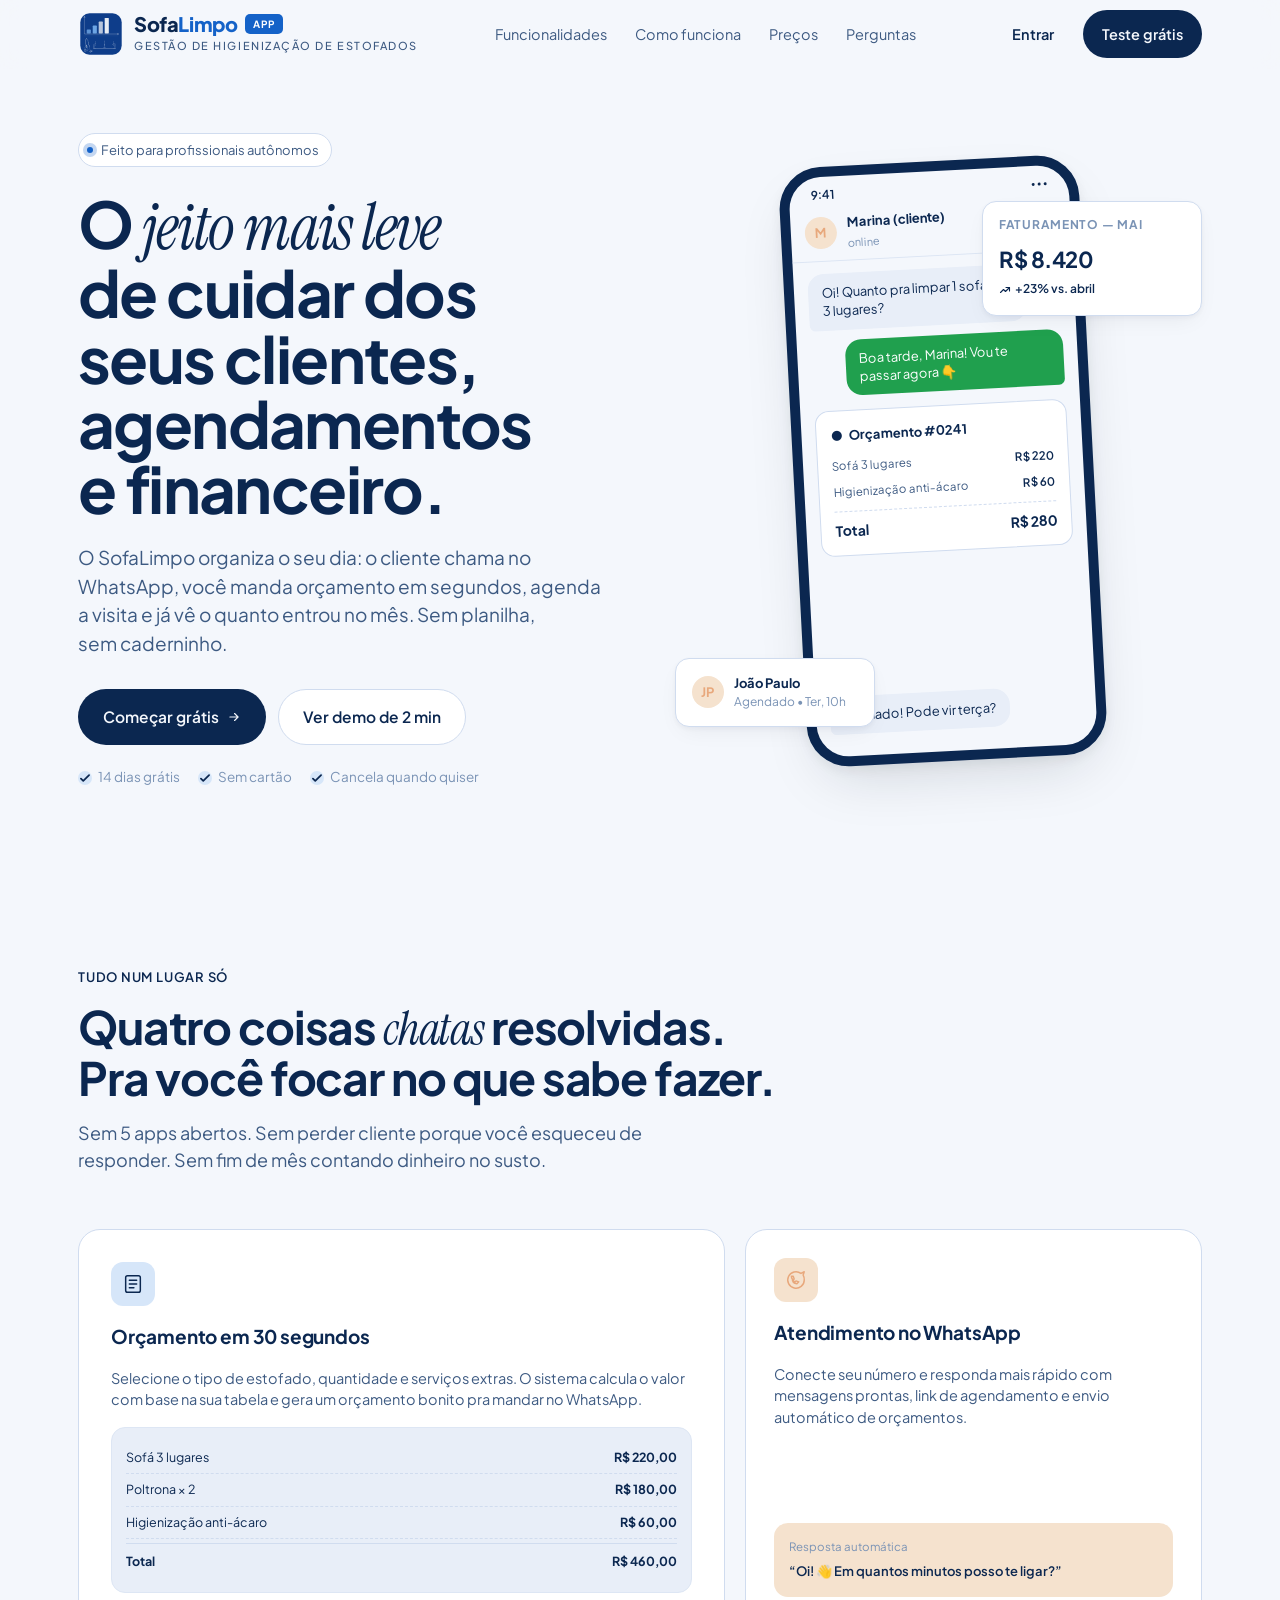
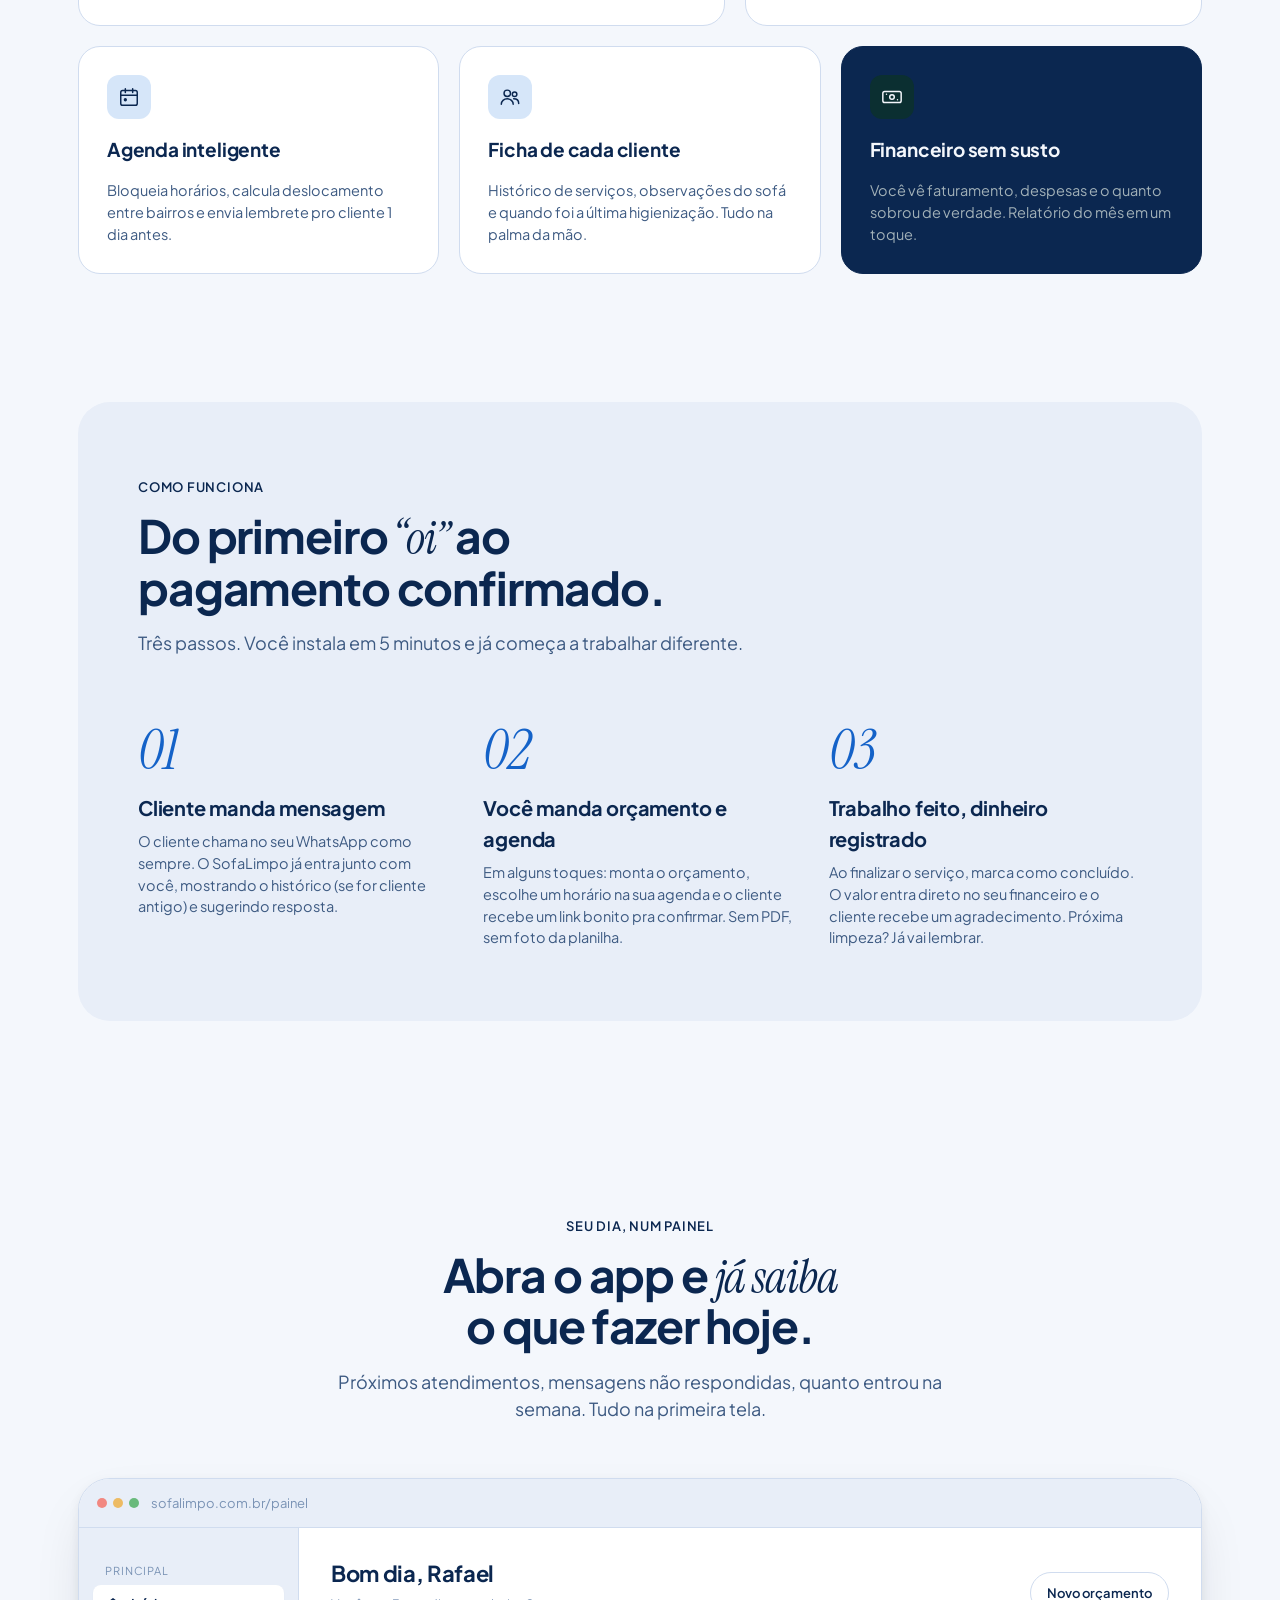
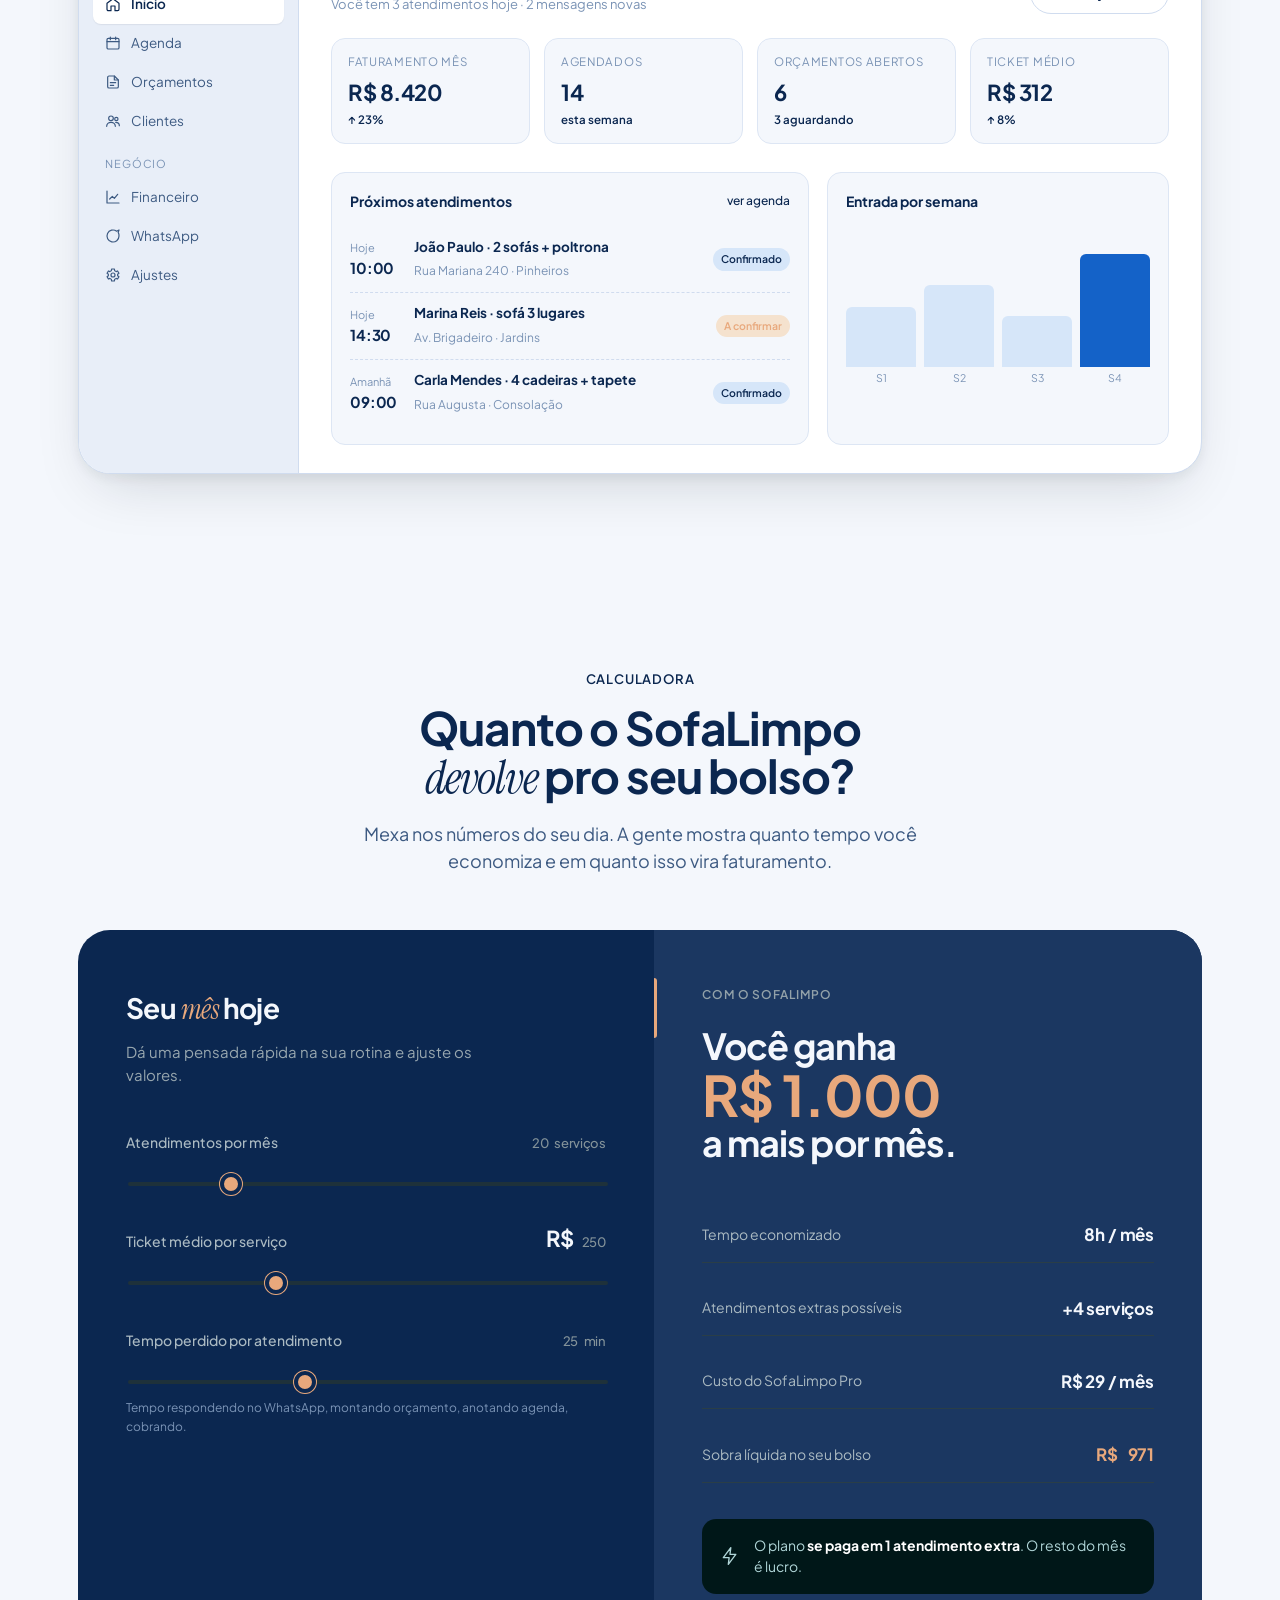
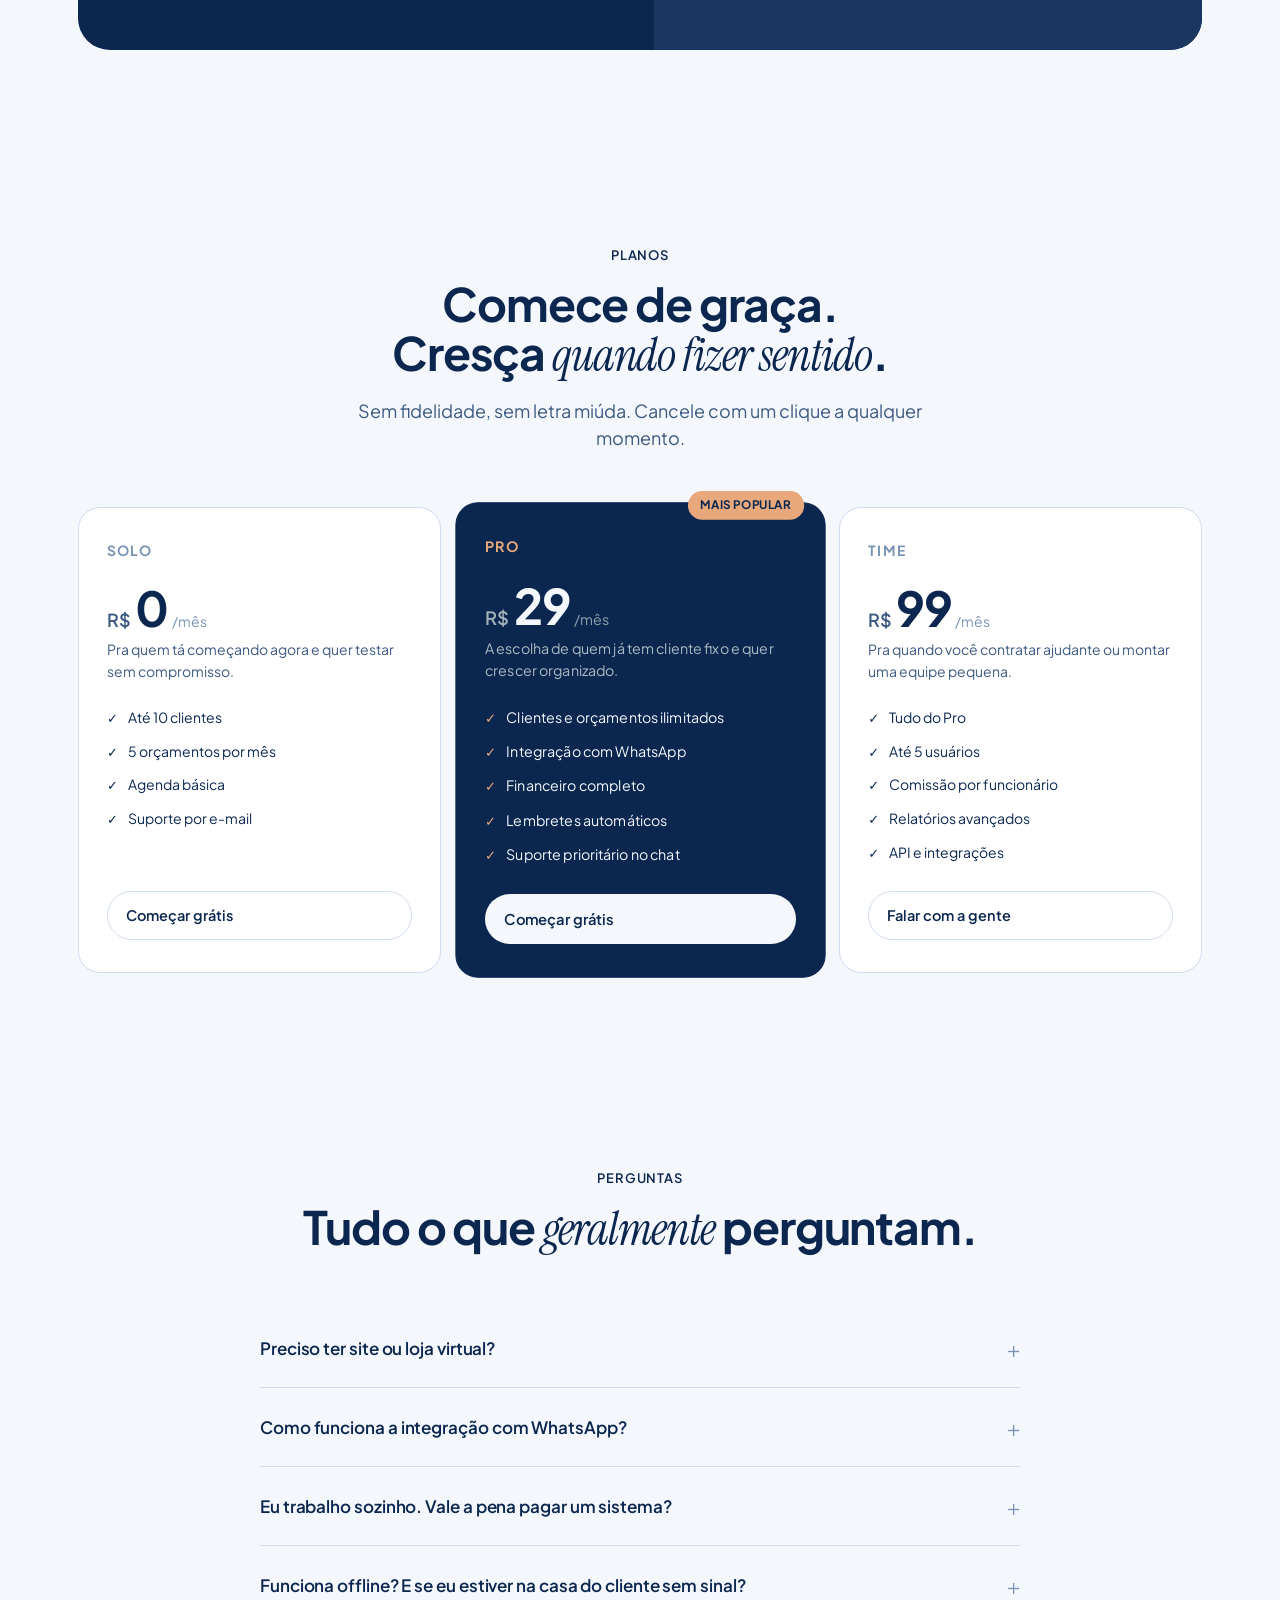
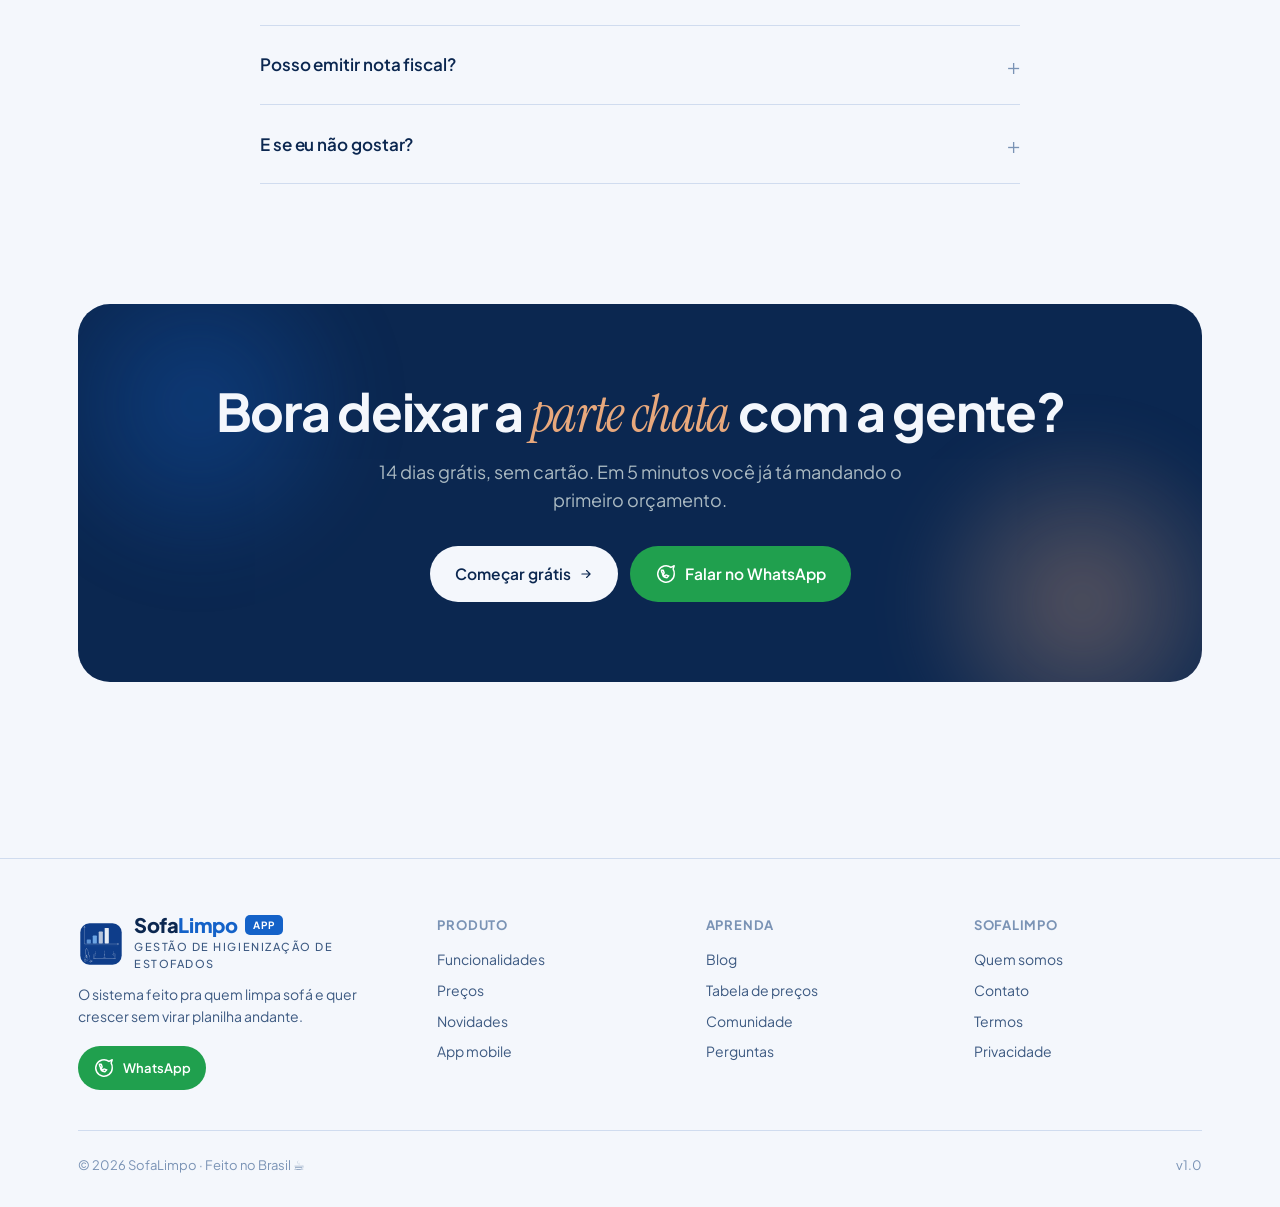
==== site/index.html @ fc823f83 "Initial commit: SofaLimpo landing page" ====
<!DOCTYPE html>
<html lang="pt-BR">
<head>
<meta charset="UTF-8" />
<meta name="viewport" content="width=device-width, initial-scale=1.0" />

<!-- ===== SEO ===== -->
<title>SofaLimpo — Sistema de gestão para limpeza de estofados | Orçamento, agenda e WhatsApp</title>
<meta name="description" content="O SofaLimpo é o sistema feito para o autônomo de limpeza de sofás e estofados: gere orçamentos em segundos, organize sua agenda, atenda pelo WhatsApp e controle o financeiro. Comece grátis." />
<meta name="keywords" content="sistema limpeza de estofados, app limpeza de sofá, gestão higienização de estofados, orçamento limpeza sofá, agenda limpeza estofados, autônomo limpeza" />
<meta name="author" content="SofaLimpo" />
<meta name="robots" content="index, follow" />
<meta name="theme-color" content="#0b2750" />
<link rel="canonical" href="https://sofalimpo.com.br/" />

<!-- ===== Open Graph ===== -->
<meta property="og:type" content="website" />
<meta property="og:locale" content="pt_BR" />
<meta property="og:site_name" content="SofaLimpo" />
<meta property="og:title" content="SofaLimpo — O sistema dos profissionais de limpeza de estofados" />
<meta property="og:description" content="Orçamento em 30 segundos, agenda inteligente e atendimento no WhatsApp. O sistema feito para profissionais autônomos. Comece grátis." />
<meta property="og:url" content="https://sofalimpo.com.br/" />
<meta property="og:image" content="https://sofalimpo.com.br/og-image.png" />

<!-- ===== Twitter ===== -->
<meta name="twitter:card" content="summary_large_image" />
<meta name="twitter:title" content="SofaLimpo — Sistema de gestão para limpeza de estofados" />
<meta name="twitter:description" content="Orçamento, agenda e WhatsApp num lugar só. Feito para profissionais autônomos. Comece grátis." />
<meta name="twitter:image" content="https://sofalimpo.com.br/og-image.png" />

<!-- ===== Favicon (SVG inline) ===== -->
<link rel="icon" type="image/png" href="favicon.png" />

<!-- ===== Fonts ===== -->
<link rel="preconnect" href="https://fonts.googleapis.com" />
<link rel="preconnect" href="https://fonts.gstatic.com" crossorigin />
<link href="https://fonts.googleapis.com/css2?family=Plus+Jakarta+Sans:wght@400;500;600;700;800&family=Instrument+Serif:ital@0;1&display=swap" rel="stylesheet" />

<link rel="stylesheet" href="styles.css" />

<!-- ===== Paleta fixa (Verde-água + Coral) ===== -->
<style>
  :root {
    --brand: #1462c8;
    --brand-deep: #0b2750;
    --brand-soft: #d6e6f9;
    --ink: #0b2750;
    --ink-soft: #3d5a82;
    --ink-mute: #7a93b5;
    --bg: #f4f7fc;
    --bg-soft: #e8eef8;
    --bg-card: #ffffff;
    --line: #d0dcef;
    --line-soft: #dde6f4;
    --warm: #e8a87c;
    --warm-soft: #f5e2ce;
  }
  body { font-family: "Plus Jakarta Sans", system-ui, -apple-system, sans-serif; }
  .brand-mark-svg svg { display:block; width:100%; height:100% }
</style>

<!-- ===== Dados estruturados (Schema.org) ===== -->
<script type="application/ld+json">
{
  "@context": "https://schema.org",
  "@type": "SoftwareApplication",
  "name": "SofaLimpo",
  "applicationCategory": "BusinessApplication",
  "operatingSystem": "Web, Android, iOS",
  "description": "Sistema de gestão para autônomos de limpeza e higienização de estofados: orçamentos, agenda, atendimento por WhatsApp e controle financeiro.",
  "offers": [
    { "@type": "Offer", "name": "Solo", "price": "0", "priceCurrency": "BRL" },
    { "@type": "Offer", "name": "Pro", "price": "29", "priceCurrency": "BRL" }
  ],
  "aggregateRating": {
    "@type": "AggregateRating",
    "ratingValue": "4.9",
    "ratingCount": "187"
  }
}
</script>
<script type="application/ld+json">
{
  "@context": "https://schema.org",
  "@type": "FAQPage",
  "mainEntity": [
    { "@type": "Question", "name": "Preciso ter site ou loja virtual?", "acceptedAnswer": { "@type": "Answer", "text": "Não. O SofaLimpo já te dá um link de orçamento e agendamento que você manda no WhatsApp, no Instagram, em qualquer lugar." } },
    { "@type": "Question", "name": "Como funciona a integração com WhatsApp?", "acceptedAnswer": { "@type": "Answer", "text": "Você conecta o seu número usando o WhatsApp Web. As mensagens continuam chegando no seu celular, mas o SofaLimpo te ajuda a responder mais rápido e enviar orçamentos." } },
    { "@type": "Question", "name": "Eu trabalho sozinho. Vale a pena pagar um sistema?", "acceptedAnswer": { "@type": "Answer", "text": "Foi pensando em quem trabalha sozinho que fizemos o SofaLimpo. O tempo que você economiza paga o plano em uma única limpeza." } },
    { "@type": "Question", "name": "Funciona offline?", "acceptedAnswer": { "@type": "Answer", "text": "Sim. O app guarda tudo localmente e sincroniza quando o sinal voltar." } },
    { "@type": "Question", "name": "E se eu não gostar?", "acceptedAnswer": { "@type": "Answer", "text": "Cancela com um clique, sem ligação. Os seus dados ficam disponíveis pra exportar por 30 dias." } }
  ]
}
</script>
</head>
<body>

<!-- ============ NAV ============ -->
<nav class="nav" id="nav">
  <div class="wrap nav-inner">
    <div class="brand"><span class="brand-mark-svg" style="width:46px;height:46px;display:inline-block;border-radius:9px;overflow:hidden;flex-shrink:0"><svg width="100%" height="100%" xmlns="http://www.w3.org/2000/svg" viewBox="0 0 200 200">
  <rect x="10" y="10" width="180" height="180" rx="40" fill="#0e3d8a"></rect>
  <line x1="25" y1="108" x2="175" y2="108" stroke="#ffffff" stroke-width="1" opacity="0.15"></line>
  <polyline points="175,100 28,100 28,23" fill="none" stroke="#ffffff" stroke-width="1.5" stroke-linecap="round" stroke-linejoin="round" opacity="0.6"></polyline>
  <polyline points="25,30 28,23 31,30" fill="none" stroke="#ffffff" stroke-width="1.5" opacity="0.6"></polyline>
  <polyline points="170,97 177,100 170,103" fill="none" stroke="#ffffff" stroke-width="1.5" opacity="0.6"></polyline>
  <rect x="38" y="80" width="18" height="18" rx="3" fill="#7eb8f5" opacity="0.7"></rect>
  <rect x="64" y="63" width="18" height="35" rx="3" fill="#7eb8f5" opacity="0.85"></rect>
  <rect x="90" y="46" width="18" height="52" rx="3" fill="#ffffff" opacity="0.7"></rect>
  <rect x="116" y="30" width="18" height="68" rx="3" fill="#ffffff" opacity="0.9"></rect>
  <g transform="translate(44.75,76.90) scale(0.055)">
    <path d="M 603.199219 945.867188 C 589.199219 949.332031 578.664062 958.132812 572.132812 972 L 568.667969 979.332031 L 568.269531 1060.933594 L 567.871094 1142.398438 L 532.9375 1142.933594 C 507.871094 1143.332031 496.671875 1144 493.335938 1145.332031 C 489.203125 1146.933594 459.203125 1164 416.003906 1189.464844 C 394.269531 1202.265625 387.738281 1209.597656 384.003906 1225.597656 C 382.136719 1233.730469 382.136719 1532.398438 384.136719 1541.0625 C 385.871094 1549.195312 392.9375 1557.996094 400.535156 1561.460938 C 405.070312 1563.59375 409.46875 1563.996094 427.601562 1563.996094 L 449.335938 1563.996094 L 450.269531 1567.597656 C 450.667969 1569.730469 453.335938 1581.199219 456.003906 1593.332031 L 460.804688 1615.332031 L 559.203125 1615.332031 L 564.003906 1593.332031 C 566.671875 1581.199219 569.335938 1569.597656 569.871094 1567.597656 L 570.671875 1563.996094 L 1989.335938 1563.996094 L 1990.136719 1567.597656 C 1990.671875 1569.597656 1993.335938 1581.199219 1996.003906 1593.332031 L 2000.804688 1615.332031 L 2099.203125 1615.332031 L 2104.003906 1593.332031 C 2106.671875 1581.199219 2109.335938 1569.730469 2109.738281 1567.597656 L 2110.671875 1563.996094 L 2132.40625 1563.996094 C 2150.539062 1563.996094 2154.941406 1563.597656 2159.472656 1561.460938 C 2166.539062 1558.261719 2174.007812 1549.328125 2175.871094 1541.996094 C 2177.738281 1534.261719 2177.871094 1233.996094 2176.003906 1225.597656 C 2172.269531 1209.597656 2165.738281 1202.265625 2144.003906 1189.464844 C 2100.804688 1164 2070.804688 1146.929688 2066.671875 1145.332031 C 2063.339844 1144 2052.136719 1143.332031 2027.070312 1142.933594 L 1992.136719 1142.398438 L 1991.738281 1060.933594 L 1991.339844 979.332031 L 1987.875 971.867188 C 1980.941406 957.199219 1969.609375 948.265625 1954.007812 945.332031 C 1948.140625 944.265625 1862.40625 944 1633.339844 944.265625 C 1343.472656 944.664062 1320.273438 944.800781 1314.273438 946.933594 C 1301.472656 951.46875 1287.207031 963.601562 1282.539062 973.867188 C 1281.605469 975.734375 1280.539062 977.332031 1280.003906 977.332031 C 1279.46875 977.332031 1278.402344 975.730469 1277.46875 973.867188 C 1272.800781 963.601562 1258.535156 951.601562 1245.734375 946.933594 C 1239.734375 944.800781 1216.667969 944.667969 924.667969 944.398438 C 677.066406 944.265625 608.535156 944.53125 603.203125 945.863281 Z M 1239.332031 955.332031 C 1254.796875 959.332031 1266.265625 969.730469 1272 984.796875 C 1274.667969 991.996094 1274.667969 994.664062 1274.667969 1120.53125 C 1274.667969 1236.265625 1274.402344 1249.730469 1272.402344 1255.863281 C 1269.734375 1264.398438 1263.070312 1272.261719 1255.335938 1275.996094 L 1249.335938 1278.929688 L 1242.9375 1275.195312 C 1233.605469 1269.59375 1227.070312 1266.660156 1216.671875 1263.59375 C 1207.339844 1260.792969 1206.671875 1260.792969 968.003906 1260.261719 C 725.203125 1259.863281 691.46875 1260.261719 657.46875 1264.796875 C 630.136719 1268.398438 608.269531 1273.996094 588.136719 1282.53125 C 581.335938 1285.464844 578.402344 1286.132812 578.003906 1284.929688 C 577.605469 1284.128906 577.46875 1215.464844 577.738281 1132.664062 L 578.003906 981.996094 L 581.070312 975.328125 C 586.136719 964.527344 592.402344 959.0625 604.671875 955.195312 C 608.9375 953.863281 674.136719 953.460938 920.671875 953.460938 C 1196.40625 953.328125 1232.40625 953.59375 1239.339844 955.328125 Z M 1960.664062 957.066406 C 1969.332031 961.066406 1975.0625 966.800781 1978.929688 975.199219 L 1981.996094 982 L 1982.261719 1132.667969 C 1982.527344 1215.46875 1982.394531 1284.132812 1981.996094 1284.933594 C 1981.597656 1286.132812 1978.664062 1285.46875 1971.863281 1282.535156 C 1951.730469 1274 1929.863281 1268.402344 1902.53125 1264.800781 C 1868.53125 1260.265625 1834.796875 1259.867188 1591.996094 1260.265625 C 1353.328125 1260.800781 1352.664062 1260.800781 1343.328125 1263.597656 C 1332.929688 1266.664062 1326.394531 1269.597656 1317.0625 1275.199219 L 1310.664062 1278.933594 L 1304.664062 1276 C 1296.929688 1272.265625 1290.265625 1264.398438 1287.597656 1255.867188 C 1285.597656 1249.734375 1285.332031 1236.265625 1285.332031 1120.535156 C 1285.332031 994.667969 1285.332031 992 1288 984.800781 C 1291.867188 974.800781 1297.464844 967.46875 1305.601562 962 C 1319.601562 952.800781 1294.402344 953.464844 1640.667969 953.734375 L 1954 954 L 1960.667969 957.066406 Z M 567.996094 1156.265625 C 567.996094 1159.332031 565.460938 1161.332031 543.195312 1174.53125 L 518.261719 1189.332031 L 477.0625 1189.066406 L 435.863281 1188.667969 L 461.597656 1173.734375 C 491.199219 1156.535156 495.0625 1154.535156 500.265625 1153.46875 C 502.398438 1153.070312 518.53125 1152.667969 536.132812 1152.667969 L 568 1152.667969 L 568 1156.269531 Z M 2066.796875 1155.867188 C 2069.863281 1157.332031 2083.996094 1165.332031 2098.128906 1173.601562 L 2124.128906 1188.667969 L 2082.929688 1189.066406 L 2041.730469 1189.332031 L 2016.796875 1174.53125 C 1994.53125 1161.332031 1991.996094 1159.332031 1991.996094 1156.265625 L 1991.996094 1152.664062 L 2026.664062 1152.929688 C 2058.128906 1153.195312 2061.863281 1153.597656 2066.796875 1155.863281 Z M 567.996094 1231.867188 L 567.996094 1291.734375 L 561.0625 1296 C 545.730469 1305.332031 533.195312 1317.066406 525.730469 1328.800781 C 524.53125 1330.800781 524.128906 1316.667969 524.128906 1264.402344 L 523.996094 1197.46875 L 545.0625 1184.800781 C 556.527344 1177.867188 566.394531 1172.132812 567.0625 1172 C 567.597656 1172 567.996094 1198.933594 567.996094 1231.867188 Z M 2014.796875 1184.800781 L 2035.996094 1197.46875 L 2035.863281 1264.402344 C 2035.863281 1316.667969 2035.464844 1330.800781 2034.261719 1328.800781 C 2026.796875 1317.066406 2014.261719 1305.335938 1999.0625 1296 L 1991.996094 1291.734375 L 1991.996094 1231.867188 C 1991.996094 1198.933594 1992.394531 1172 1992.796875 1172 C 1993.195312 1172 2003.195312 1177.734375 2014.796875 1184.800781 Z M 514.53125 1377.46875 L 514.53125 1554.800781 L 403.867188 1554.003906 L 398.535156 1548.402344 L 393.335938 1542.800781 L 393.335938 1384.265625 C 393.335938 1208.398438 392.667969 1221.199219 402.269531 1210.53125 C 407.871094 1204.265625 412.804688 1201.464844 420.136719 1200.265625 C 423.070312 1199.730469 445.601562 1199.464844 470.003906 1199.730469 L 514.539062 1200.128906 L 514.539062 1377.460938 Z M 2149.066406 1203.203125 C 2154 1205.738281 2162 1214.667969 2164.933594 1220.9375 C 2167.199219 1225.738281 2167.332031 1235.738281 2167.734375 1377.335938 C 2168 1460.535156 2167.734375 1531.871094 2167.335938 1535.871094 C 2166.535156 1541.738281 2165.46875 1544.003906 2161.335938 1548.539062 L 2156.136719 1554.003906 L 2045.472656 1554.800781 L 2045.472656 1200.667969 L 2089.738281 1200 C 2134.804688 1199.332031 2142.40625 1199.734375 2149.070312 1203.199219 Z M 1281.332031 1266.667969 C 1281.332031 1268.933594 1292.265625 1280.132812 1297.730469 1283.601562 L 1302.796875 1286.800781 L 1298.398438 1291.734375 C 1292.933594 1297.734375 1284.933594 1310.800781 1282.53125 1317.601562 C 1281.597656 1320.402344 1280.398438 1322.667969 1279.996094 1322.667969 C 1279.597656 1322.667969 1278.394531 1320.402344 1277.460938 1317.601562 C 1275.0625 1310.800781 1267.0625 1297.734375 1261.59375 1291.734375 L 1257.195312 1286.800781 L 1262.261719 1283.601562 C 1267.726562 1280.136719 1278.660156 1268.933594 1278.660156 1266.667969 C 1278.660156 1266 1279.328125 1265.335938 1279.992188 1265.335938 C 1280.792969 1265.335938 1281.324219 1266.003906 1281.324219 1266.667969 Z M 1216.796875 1273.601562 C 1228.261719 1277.601562 1240.128906 1284.535156 1249.464844 1292.933594 C 1255.464844 1298.398438 1265.199219 1312.667969 1267.597656 1319.46875 L 1269.0625 1323.734375 L 1240.929688 1324.535156 C 1225.328125 1324.933594 1178.53125 1326 1136.664062 1326.800781 C 1094.929688 1327.601562 1060.398438 1328.535156 1060.128906 1328.800781 C 1059.863281 1329.066406 1065.195312 1329.335938 1072.128906 1329.335938 C 1103.328125 1329.46875 1272.527344 1333.335938 1273.195312 1334.136719 C 1273.59375 1334.535156 1274.128906 1360.671875 1274.394531 1392.136719 L 1274.792969 1449.335938 L 908.394531 1449.070312 L 541.996094 1448.671875 L 536.664062 1445.738281 C 533.730469 1444.136719 529.863281 1440.671875 527.996094 1437.871094 C 524.664062 1432.9375 524.664062 1432.671875 524.261719 1398.136719 C 523.863281 1369.070312 524.261719 1361.738281 526.128906 1354.003906 C 528.261719 1344.671875 532.128906 1335.46875 534.527344 1334.136719 C 535.59375 1333.46875 601.59375 1331.871094 734.660156 1329.070312 C 756.792969 1328.671875 737.726562 1328.003906 639.460938 1326.003906 C 586.792969 1324.9375 543.328125 1323.871094 543.0625 1323.46875 C 541.0625 1321.46875 564.261719 1304.800781 579.328125 1297.335938 C 610.394531 1282.136719 648.394531 1273.335938 695.195312 1270.800781 C 705.59375 1270.132812 824.660156 1269.734375 959.996094 1269.867188 L 1205.996094 1270 Z M 1861.730469 1270.667969 C 1932.128906 1274.667969 1978.53125 1289.335938 2013.332031 1319.066406 C 2015.730469 1321.066406 2017.332031 1323.066406 2016.933594 1323.464844 C 2016.667969 1323.863281 1972.667969 1324.929688 1919.199219 1326 C 1822 1328 1801.597656 1328.667969 1825.332031 1329.066406 C 1927.867188 1331.066406 2024.53125 1333.464844 2025.464844 1334.132812 C 2027.863281 1335.464844 2031.730469 1344.667969 2033.863281 1354 C 2035.730469 1361.734375 2036.128906 1369.066406 2035.730469 1398.132812 C 2035.332031 1432.667969 2035.332031 1432.933594 2031.996094 1437.867188 C 2030.128906 1440.667969 2026.261719 1444.132812 2023.328125 1445.734375 L 2017.996094 1448.667969 L 1651.597656 1449.066406 L 1285.199219 1449.332031 L 1285.597656 1392.132812 C 1285.863281 1360.667969 1286.398438 1334.53125 1286.796875 1334.132812 C 1287.464844 1333.464844 1457.195312 1329.332031 1487.195312 1329.332031 C 1493.730469 1329.332031 1498.796875 1329.066406 1498.527344 1328.796875 C 1498.261719 1328.53125 1463.859375 1327.597656 1421.992188 1326.796875 C 1380.257812 1325.996094 1333.59375 1324.929688 1318.390625 1324.53125 L 1290.925781 1323.730469 L 1292.390625 1319.464844 C 1294.789062 1312.664062 1304.523438 1298.398438 1310.523438 1292.929688 C 1323.722656 1281.0625 1340.257812 1273.0625 1356.523438 1270.664062 C 1366.921875 1269.199219 1834.125 1269.199219 1861.722656 1270.664062 Z M 541.195312 1457.335938 C 551.195312 1459.203125 2008.796875 1459.203125 2018.796875 1457.335938 C 2022.664062 1456.535156 2028.261719 1454.402344 2030.929688 1452.667969 L 2035.996094 1449.335938 L 2035.996094 1554.671875 L 523.996094 1554.671875 L 523.996094 1449.335938 L 529.0625 1452.667969 C 531.730469 1454.402344 537.328125 1456.535156 541.195312 1457.335938 Z M 559.996094 1566.667969 C 559.996094 1567.734375 558.128906 1577.203125 555.730469 1587.601562 L 551.597656 1606.667969 L 509.730469 1606.667969 C 486.796875 1606.667969 467.996094 1606.402344 467.996094 1606.269531 C 467.996094 1606.003906 466.261719 1597.203125 463.996094 1586.9375 C 461.863281 1576.539062 459.996094 1567.203125 459.996094 1566.402344 C 459.996094 1565.070312 470.796875 1564.667969 509.996094 1564.667969 C 553.597656 1564.667969 559.996094 1564.933594 559.996094 1566.667969 Z M 2099.996094 1566.402344 C 2099.996094 1567.203125 2098.261719 1576.535156 2095.996094 1586.9375 C 2093.863281 1597.203125 2091.996094 1606.003906 2091.996094 1606.269531 C 2091.996094 1606.402344 2073.195312 1606.667969 2050.261719 1606.667969 L 2008.394531 1606.667969 L 2004.261719 1587.601562 C 2001.863281 1577.203125 1999.996094 1567.734375 1999.996094 1566.667969 C 1999.996094 1564.933594 2006.394531 1564.667969 2049.996094 1564.667969 C 2089.195312 1564.667969 2099.996094 1565.066406 2099.996094 1566.402344 Z M 2099.996094 1566.402344 " fill="#ffffff" opacity="0.9"></path>
  </g>
  <g transform="translate(18.67,116.88) scale(0.075,0.095)">
    <path d="M 224.132812 32.800781 C 222.53125 34.800781 220.667969 38.667969 219.734375 41.46875 C 218.933594 44.402344 217.46875 46.667969 216.667969 46.667969 C 214.269531 46.667969 203.601562 58.535156 198 67.203125 C 191.734375 77.070312 185.867188 92.003906 182.265625 107.070312 C 179.730469 117.871094 179.464844 123.203125 179.332031 152.671875 C 179.332031 181.070312 179.867188 188.804688 182.398438 205.339844 C 188.265625 242.273438 199.730469 287.738281 209.066406 312.007812 L 213.066406 322.007812 L 208.265625 323.339844 C 200.933594 325.472656 198.664062 329.605469 197.066406 344.941406 C 195.601562 358.273438 195.601562 358.273438 191.066406 360.808594 C 182.53125 365.34375 168.800781 381.742188 161.601562 395.742188 C 150.136719 418.007812 144.269531 440.277344 138.667969 482.675781 C 137.066406 494.007812 134.933594 508.675781 133.734375 515.210938 C 131.734375 526.8125 131.601562 526.945312 126.800781 528.945312 C 118.265625 532.546875 113.199219 537.34375 109.199219 546.011719 C 101.199219 563.078125 99.464844 584.011719 104.664062 601.613281 C 106.398438 607.613281 107.730469 609.746094 111.332031 612.011719 C 113.867188 613.613281 118.398438 617.878906 121.597656 621.613281 C 127.730469 628.945312 137.863281 634.679688 144.796875 634.679688 C 149.996094 634.679688 156.929688 632.414062 161.730469 629.078125 L 165.332031 626.542969 L 173.464844 630.542969 C 177.863281 632.675781 186 635.476562 191.464844 636.808594 C 200.929688 638.808594 202.796875 638.808594 228.398438 636.273438 C 255.730469 633.472656 281.464844 628.40625 276.664062 626.671875 C 274.265625 625.871094 274.398438 625.738281 277.0625 625.070312 C 278.664062 624.535156 280.261719 624.804688 280.664062 625.335938 C 281.597656 626.800781 290.128906 623.871094 300.128906 618.535156 C 311.59375 612.402344 326.929688 596.136719 325.59375 591.46875 C 325.328125 590.933594 326.128906 589.734375 327.195312 588.800781 C 330.394531 586.402344 334.796875 571.199219 335.863281 558.800781 C 337.195312 543.066406 335.597656 525.335938 329.996094 494.667969 C 317.328125 425.066406 308.394531 395.867188 292.796875 374.132812 C 285.996094 364.53125 279.597656 359.199219 270.796875 356 C 264.128906 353.464844 263.464844 352.535156 255.332031 334.265625 C 250.132812 322.398438 248.398438 321.332031 235.464844 321.332031 L 227.066406 321.332031 L 222 308.265625 C 212 282.132812 200.933594 238.265625 195.066406 201.332031 C 193.199219 189.332031 192.667969 178.796875 192.800781 152.664062 C 192.800781 120.929688 193.066406 118.664062 196.402344 105.996094 C 200.136719 91.730469 208.402344 74.128906 214.535156 66.929688 C 217.734375 63.328125 218.800781 62.664062 220.800781 63.730469 C 222.265625 64.53125 230.667969 66.128906 239.734375 67.332031 C 254.800781 69.464844 256.269531 69.464844 258.535156 67.464844 C 259.867188 66.265625 261.46875 65.332031 262.136719 65.332031 C 264.671875 65.332031 283.203125 77.464844 290.804688 84.132812 C 306.136719 97.464844 310.136719 106 324.003906 156.132812 C 333.335938 190.265625 335.871094 197.464844 339.46875 201.332031 C 341.601562 203.597656 346.003906 216 354.003906 242 C 360.402344 262.535156 371.46875 298.265625 378.671875 321.332031 C 402.804688 398.398438 402.9375 398.933594 400.539062 401.597656 C 398.003906 404.265625 398.273438 407.464844 403.605469 433.332031 C 411.070312 470.132812 423.472656 509.332031 438.40625 543.199219 C 446.140625 560.664062 446.804688 563.199219 444.941406 564.265625 C 441.742188 566 442.140625 568.933594 446.808594 581.332031 C 449.074219 587.332031 450.808594 592.265625 450.542969 592.53125 C 450.277344 592.664062 445.210938 594.796875 439.34375 597.199219 C 433.476562 599.464844 425.476562 603.199219 421.742188 605.332031 L 414.675781 609.332031 L 414.675781 631.597656 L 429.34375 638.398438 C 448.945312 647.730469 463.34375 653.332031 467.34375 653.332031 C 477.476562 653.332031 534.675781 634 565.210938 620.265625 L 581.609375 612.933594 L 580.941406 606.667969 C 579.742188 596.667969 577.609375 593.335938 572.40625 593.335938 C 569.605469 593.335938 561.339844 590.003906 549.207031 584.003906 C 538.941406 578.804688 529.875 574.9375 529.074219 575.46875 C 528.273438 576.003906 528.007812 575.867188 528.40625 575.070312 C 528.941406 574.269531 527.074219 572.671875 524.140625 571.605469 C 519.339844 569.605469 518.539062 569.738281 508.007812 572.9375 L 496.941406 576.402344 L 486.140625 564.9375 C 480.140625 558.539062 474.40625 553.335938 473.207031 553.335938 C 469.207031 553.335938 453.339844 521.335938 444.808594 495.734375 C 436.941406 472 429.875 441.066406 424.007812 404.269531 C 422.542969 395.070312 422.273438 394.667969 418.808594 394.667969 C 415.34375 394.667969 414.941406 394 410.140625 378.402344 C 407.472656 369.335938 396.808594 335.335938 386.675781 302.667969 C 354.542969 199.46875 355.476562 202.667969 357.34375 199.335938 C 358.277344 197.46875 358.542969 194.535156 358.011719 191.871094 C 355.476562 179.605469 331.746094 103.203125 328.546875 97.070312 C 318.945312 78.269531 297.347656 57.46875 275.347656 45.871094 C 267.347656 41.871094 266.148438 40.671875 266.414062 38.003906 C 266.8125 35.335938 266.015625 34.539062 261.347656 33.335938 C 255.746094 31.871094 236.679688 29.335938 230.414062 29.335938 C 228.148438 29.335938 225.878906 30.667969 224.148438 32.800781 Z M 252.398438 36.132812 C 257.464844 36.933594 261.332031 38.265625 261.332031 39.066406 C 261.199219 42.265625 256.398438 62.667969 255.464844 63.601562 C 253.730469 65.335938 226.132812 61.203125 224.398438 58.933594 C 221.066406 54.800781 223.199219 41.066406 228 35.332031 C 229.464844 33.597656 237.332031 33.867188 252.398438 36.132812 Z M 274.53125 50.667969 C 291.863281 60 313.332031 79.734375 322.265625 94.800781 C 324.800781 99.066406 330.132812 113.601562 335.332031 130.667969 C 346.132812 166 354.933594 196.269531 354.398438 196.535156 C 354.132812 196.535156 352 197.734375 349.597656 199.070312 C 347.0625 200.269531 344.53125 201.070312 343.863281 200.535156 C 341.195312 198.933594 338.664062 191.734375 331.328125 165.335938 C 321.195312 128.667969 316.261719 112.667969 312.792969 104.667969 C 306.394531 90.402344 288.660156 73.601562 269.859375 64.269531 L 261.726562 60.136719 L 263.058594 53.46875 C 263.726562 49.734375 264.925781 46.667969 265.59375 46.667969 C 266.394531 46.667969 270.394531 48.535156 274.527344 50.667969 Z M 248.265625 337.335938 C 250.132812 341.335938 252.132812 346.136719 252.664062 348.003906 C 253.464844 351.203125 253.332031 351.335938 247.597656 350.9375 C 241.863281 350.402344 241.597656 350.269531 236.929688 341.335938 C 234.128906 336.402344 231.996094 331.601562 231.996094 330.800781 C 231.996094 329.734375 234.128906 329.335938 238.394531 329.601562 C 244.527344 330 244.660156 330.136719 248.261719 337.335938 Z M 221.332031 340.003906 C 223.730469 345.070312 225.597656 349.46875 225.199219 349.738281 C 224.933594 350.003906 221.066406 350.804688 216.664062 351.605469 C 212.265625 352.40625 207.597656 353.605469 206.128906 354.140625 C 203.730469 355.074219 203.730469 354.539062 204.664062 346.007812 C 205.996094 332.675781 207.0625 330.675781 212.398438 330.675781 C 216.53125 330.675781 217.066406 331.210938 221.332031 340.007812 Z M 233.066406 361.605469 C 235.199219 365.472656 240.398438 373.738281 244.398438 380.003906 C 248.53125 386.136719 251.730469 391.335938 251.597656 391.46875 C 251.332031 391.734375 218.132812 396.136719 215.0625 396.269531 C 212.796875 396.535156 212.929688 397.734375 215.863281 406.535156 C 217.328125 410.667969 219.597656 419.335938 221.195312 425.867188 C 224.796875 441.46875 228.394531 446.667969 238.929688 451.867188 C 262.128906 463.332031 284.261719 458.933594 291.863281 441.199219 C 294.53125 435.066406 294.929688 432.53125 294.398438 422.132812 C 294 415.464844 292.398438 405.066406 290.664062 398.933594 L 287.597656 387.867188 L 277.199219 388.800781 L 266.800781 389.601562 L 256.667969 374.136719 C 243.734375 354.269531 243.867188 354.671875 250.269531 355.601562 C 253.46875 356.136719 256.667969 357.734375 259.070312 360.269531 C 262.671875 364.269531 262.804688 364.269531 265.46875 361.871094 C 268.136719 359.472656 268.402344 359.472656 274.269531 362.671875 C 290.804688 371.472656 305.335938 400.804688 315.871094 446.671875 C 320.136719 465.738281 329.335938 514.539062 329.335938 518.539062 C 329.335938 519.871094 326.9375 523.339844 324.136719 526.40625 C 321.203125 529.472656 314.9375 539.738281 310.003906 549.207031 C 296.136719 576.007812 290.269531 581.207031 275.605469 579.472656 C 264.9375 578.273438 256.40625 573.207031 240.273438 558.273438 C 222.671875 542.007812 213.875 537.074219 201.875 536.273438 L 193.609375 535.738281 L 192.144531 527.472656 C 190.011719 515.472656 190.277344 488.9375 192.8125 463.074219 C 197.078125 418.539062 192.546875 393.472656 179.078125 386.808594 C 176.679688 385.609375 174.679688 384.140625 174.679688 383.609375 C 174.679688 382.007812 190.8125 365.34375 192.414062 365.34375 C 193.082031 365.34375 194.414062 366.277344 195.347656 367.609375 C 197.613281 370.675781 201.214844 368.808594 202.148438 364.007812 C 202.949219 360.542969 203.882812 359.742188 209.882812 358.007812 C 226.949219 353.339844 228.417969 353.472656 233.082031 361.609375 Z M 180.53125 393.871094 C 188.398438 402.136719 191.597656 422.539062 189.332031 449.472656 C 184.132812 512.804688 184.132812 514.804688 191.867188 549.605469 C 197.734375 575.605469 199.066406 588.804688 197.332031 601.472656 C 195.332031 616.007812 189.867188 630.671875 186.398438 630.671875 C 184.53125 630.671875 169.332031 623.871094 169.332031 622.9375 C 169.332031 622.539062 170.796875 619.203125 172.664062 615.472656 C 184.796875 590.671875 177.332031 556.140625 156.929688 542.140625 C 139.195312 530.007812 124.796875 537.472656 116.53125 563.074219 C 113.730469 571.609375 112.929688 576.941406 112.796875 587.339844 C 112.796875 594.671875 113.0625 602.273438 113.730469 604.273438 C 114.53125 607.207031 114.265625 607.738281 112.796875 607.207031 C 108.929688 605.742188 107.332031 597.207031 107.332031 579.339844 C 107.332031 564.804688 107.867188 560.804688 110.265625 554.140625 C 116 539.074219 124.265625 532.273438 138.664062 531.074219 C 150.128906 530.007812 158.929688 533.339844 167.863281 542.273438 C 172.398438 546.941406 175.464844 549.074219 176.261719 548.273438 C 178.128906 546.40625 175.726562 542.40625 168.660156 536.273438 C 161.59375 530.007812 152.925781 526.671875 143.726562 526.671875 C 139.460938 526.671875 137.328125 526.136719 137.328125 524.9375 C 137.328125 524.136719 139.726562 506.671875 142.660156 486.402344 C 149.726562 437.734375 155.992188 413.867188 166.792969 394.9375 C 170.792969 387.871094 174.660156 387.605469 180.527344 393.871094 Z M 287.066406 402.671875 C 288.398438 407.472656 289.734375 416.136719 290.132812 422.003906 C 290.800781 431.871094 290.667969 433.203125 287.066406 440.003906 C 282 449.871094 276 453.335938 263.734375 453.335938 C 254.402344 453.335938 242.535156 449.871094 235.734375 445.203125 C 230.933594 441.738281 227.199219 433.335938 224 419.070312 C 222.535156 412.402344 220.800781 405.335938 220 403.46875 C 219.332031 401.601562 219.199219 400.003906 219.734375 400.003906 C 220.269531 400.003906 228.402344 399.070312 237.867188 398.003906 C 256.535156 395.871094 255.332031 395.605469 259.332031 402.9375 C 262.132812 408.136719 261.867188 409.335938 257.597656 409.335938 C 252.796875 409.335938 248.132812 414.136719 247.199219 420.269531 C 244.933594 433.601562 263.332031 444.667969 272.132812 435.203125 C 274.53125 432.535156 275.199219 430.535156 275.066406 425.601562 C 275.066406 422.136719 274.933594 415.867188 274.933594 411.734375 C 274.800781 407.46875 273.867188 402.269531 272.667969 400 C 269.867188 394.535156 271.066406 393.066406 278.402344 393.601562 L 284.667969 394 L 287.066406 402.667969 Z M 232.398438 396.9375 C 230.664062 397.203125 227.730469 397.203125 225.730469 396.9375 C 223.597656 396.671875 225.0625 396.402344 228.664062 396.402344 C 232.398438 396.402344 233.996094 396.667969 232.398438 396.9375 Z M 420 408.269531 C 429.066406 464.269531 439.464844 500.402344 456 534.269531 C 461.199219 544.804688 465.332031 553.601562 465.332031 554.003906 C 465.332031 554.9375 455.066406 560.003906 452.933594 560.003906 C 449.601562 560.003906 434.265625 524.269531 424.265625 493.335938 C 416.933594 470.800781 411.597656 450.003906 406.800781 426.003906 C 403.066406 407.46875 402.933594 406.003906 404.933594 403.738281 C 406.933594 401.605469 412.800781 399.070312 416.933594 398.804688 C 417.734375 398.671875 419.066406 402.671875 420 408.269531 Z M 331.464844 534.269531 C 332.796875 543.203125 331.199219 566.136719 328.53125 574.667969 C 320.53125 601.203125 303.464844 616.269531 271.730469 624.667969 C 266.664062 626 262.664062 627.46875 262.664062 627.867188 C 262.664062 628.265625 260.128906 628.800781 256.929688 628.933594 C 253.863281 629.066406 240.796875 630.265625 227.996094 631.601562 C 201.597656 634.535156 192.664062 634.269531 193.863281 630.800781 C 194.261719 629.601562 196.261719 624.132812 198.261719 618.667969 C 201.59375 609.601562 201.863281 607.066406 201.863281 590.667969 C 201.863281 576 201.195312 569.734375 198.261719 556.933594 C 196.261719 548.265625 194.660156 540.800781 194.660156 540.398438 C 194.660156 540 197.59375 540 201.195312 540.265625 C 211.460938 541.332031 221.195312 546.933594 235.328125 560 C 256.261719 579.601562 264.527344 584 279.726562 584 C 286.394531 584 289.859375 583.332031 293.191406 581.199219 C 296.925781 578.933594 297.457031 578.132812 295.859375 577.066406 C 294.394531 576 294.394531 575.867188 296.257812 576.53125 C 299.324219 577.464844 302.925781 572.53125 313.324219 552.664062 C 321.992188 536.128906 327.191406 527.996094 329.324219 527.996094 C 329.992188 527.996094 330.925781 530.796875 331.457031 534.261719 Z M 153.597656 545.335938 C 169.332031 555.734375 177.332031 578.535156 172.796875 599.871094 C 170.261719 611.871094 165.597656 620.136719 158.261719 625.472656 C 153.195312 629.207031 151.863281 629.472656 144.394531 629.074219 C 134.128906 628.40625 127.996094 624.007812 121.996094 613.207031 C 118.53125 606.808594 117.996094 604.40625 117.597656 592.539062 C 116.929688 577.472656 119.0625 566.671875 125.0625 554.671875 C 126.929688 550.671875 128.394531 546.671875 128.128906 546.003906 C 127.996094 545.335938 128.261719 545.070312 128.796875 545.605469 C 129.195312 546.140625 131.195312 545.339844 133.0625 544.003906 C 138.128906 539.871094 146.261719 540.539062 153.597656 545.335938 Z M 482.398438 567.734375 L 491.730469 578.132812 L 474.929688 584 C 465.597656 587.199219 457.328125 590 456.664062 590.265625 C 455.464844 590.664062 448.929688 575.464844 447.730469 569.597656 C 447.464844 568.53125 452.128906 565.863281 459.332031 562.664062 C 466 559.730469 471.730469 557.464844 472.132812 557.332031 C 472.667969 557.332031 477.199219 562 482.398438 567.730469 Z M 539.597656 584.269531 C 550.664062 589.601562 559.730469 594.535156 559.464844 595.335938 C 559.332031 596.003906 538.53125 604.402344 513.332031 613.734375 C 468 630.535156 467.597656 630.667969 464.796875 628.269531 C 463.195312 626.804688 455.464844 621.601562 447.332031 616.667969 C 439.332031 611.734375 432.132812 607.203125 431.597656 606.667969 C 430.398438 605.601562 453.332031 596.269531 477.332031 587.867188 C 484.265625 585.46875 490.265625 582.933594 490.398438 582.402344 C 490.664062 581.734375 491.332031 581.601562 491.863281 581.867188 C 492.398438 582.265625 498.128906 580.800781 504.796875 578.667969 C 511.332031 576.535156 517.332031 574.800781 517.996094 574.667969 C 518.796875 574.667969 528.394531 578.933594 539.597656 584.269531 Z M 575.199219 599.46875 C 575.597656 600.667969 576 603.46875 576 605.867188 C 576 610.132812 575.464844 610.535156 565.734375 615.066406 C 540.132812 626.667969 515.46875 635.734375 488.933594 643.199219 C 480.398438 645.734375 473.066406 647.332031 472.800781 646.800781 C 472.535156 646.402344 472 643.335938 471.867188 640.265625 L 471.46875 634.398438 L 520.003906 616 C 546.804688 605.867188 570.003906 597.464844 571.46875 597.464844 C 573.070312 597.332031 574.800781 598.265625 575.203125 599.464844 Z M 446.664062 621.734375 C 456.398438 627.867188 465.199219 634.402344 466.128906 636.132812 C 467.863281 639.199219 468.664062 649.332031 467.328125 649.332031 C 465.195312 649.332031 441.59375 639.464844 430.929688 634.132812 L 418.664062 628 L 418.664062 620.132812 C 418.664062 615.066406 419.199219 612 420.398438 611.597656 C 425.332031 609.464844 430 611.332031 446.664062 621.730469 Z M 244.398438 632.933594 C 243.464844 633.199219 241.863281 633.199219 241.066406 632.933594 C 240.132812 632.535156 240.800781 632.265625 242.667969 632.265625 C 244.535156 632.265625 245.203125 632.53125 244.402344 632.933594 Z M 207.066406 636.933594 C 206.132812 637.199219 204.53125 637.199219 203.734375 636.933594 C 202.800781 636.535156 203.46875 636.265625 205.335938 636.265625 C 207.203125 636.265625 207.871094 636.53125 207.070312 636.933594 Z M 207.066406 636.933594 " fill="#ffffff"></path>
  </g>
</svg></span><div style="display:flex;flex-direction:column;gap:3px"><div style="display:flex;align-items:center;gap:8px"><span style="font-weight:800;font-size:20px;letter-spacing:-0.02em;line-height:1"><span style="color:#0b2750">Sofa</span><span style="color:#1462c8">Limpo</span></span><span style="background:#1462c8;color:white;font-size:10px;font-weight:700;letter-spacing:0.1em;padding:2px 8px;border-radius:5px;line-height:1.6">APP</span></div><span class="brand-tagline" style="font-size:11px;color:#3d5a82;letter-spacing:0.14em;text-transform:uppercase;font-weight:500">Gestão de Higienização de Estofados</span></div></div>
    <div class="nav-links">
      <a href="#funcionalidades">Funcionalidades</a>
      <a href="#como-funciona">Como funciona</a>
      <a href="#precos">Preços</a>
      <a href="#faq">Perguntas</a>
    </div>
    <div class="nav-cta">
      <a href="#" class="btn btn-ghost">Entrar</a>
      <a href="#precos" class="btn btn-primary">Teste grátis</a>
    </div>
  </div>
</nav>

<!-- ============ HERO ============ -->
<section class="hero">
  <div class="wrap hero-grid">
    <div>
      <div class="hero-eyebrow">
        <span class="dot"></span>
        Feito para profissionais autônomos
      </div>
      <h1>O <em>jeito mais leve</em> de cuidar dos seus clientes, agendamentos e financeiro.</h1>
      <p class="hero-lede">O SofaLimpo organiza o seu dia: o cliente chama no WhatsApp, você manda orçamento em segundos, agenda a visita e já vê o quanto entrou no mês. Sem planilha, sem caderninho.</p>
      <div class="hero-cta">
        <a href="#precos" class="btn btn-primary btn-lg">Começar grátis <svg width="14" height="14" viewBox="0 0 24 24" fill="none" stroke="currentColor" stroke-width="2" stroke-linecap="round" stroke-linejoin="round"><path d="M5 12h14M13 6l6 6-6 6"/></svg></a>
        <a href="#" class="btn btn-outline btn-lg">Ver demo de 2 min</a>
      </div>
      <div class="hero-microcopy">
        <span><i class="check"><svg width="14" height="14" viewBox="0 0 24 24" fill="none" stroke="currentColor" stroke-width="3" stroke-linecap="round" stroke-linejoin="round"><path d="M5 13l4 4L19 7"/></svg></i> 14 dias grátis</span>
        <span><i class="check"><svg width="14" height="14" viewBox="0 0 24 24" fill="none" stroke="currentColor" stroke-width="3" stroke-linecap="round" stroke-linejoin="round"><path d="M5 13l4 4L19 7"/></svg></i> Sem cartão</span>
        <span><i class="check"><svg width="14" height="14" viewBox="0 0 24 24" fill="none" stroke="currentColor" stroke-width="3" stroke-linecap="round" stroke-linejoin="round"><path d="M5 13l4 4L19 7"/></svg></i> Cancela quando quiser</span>
      </div>
    </div>

    <div class="hero-visual">
      <div class="float-card float-card-1">
        <div class="fc-title">Faturamento — Mai</div>
        <div class="fc-big">R$ 8.420</div>
        <div class="fc-trend"><svg width="12" height="12" viewBox="0 0 24 24" fill="none" stroke="currentColor" stroke-width="2.2" stroke-linecap="round" stroke-linejoin="round"><path d="M3 17l6-6 4 4 8-8"/><path d="M14 7h7v7"/></svg> +23% vs. abril</div>
      </div>

      <div class="phone">
        <div class="phone-screen">
          <div class="phone-bar">
            <span>9:41</span>
            <span class="phone-bar-dots"><i></i><i></i><i></i></span>
          </div>
          <div style="padding: 0 14px 8px; border-bottom: 1px solid var(--line-soft); display: flex; align-items: center; gap: 10px;">
            <div style="width: 32px; height: 32px; border-radius: 50%; background: var(--warm-soft); display: grid; place-items: center; color: var(--warm); font-weight: 700; font-size: 13px;">M</div>
            <div style="font-size: 13px;">
              <strong style="display: block; font-weight: 700;">Marina (cliente)</strong>
              <span style="color: var(--ink-mute); font-size: 11px;">online</span>
            </div>
          </div>
          <div style="flex: 1; overflow: hidden; padding: 12px 0; display: flex; flex-direction: column;">
            <div class="chat-msg them">Oi! Quanto pra limpar 1 sofá de 3 lugares?</div>
            <div class="chat-msg me">Boa tarde, Marina! Vou te passar agora 👇</div>
            <div class="chat-card">
              <div class="chat-card-title"><span style="color: var(--brand-deep);">●</span> Orçamento #0241</div>
              <div class="chat-card-row"><span>Sofá 3 lugares</span><strong>R$ 220</strong></div>
              <div class="chat-card-row"><span>Higienização anti-ácaro</span><strong>R$ 60</strong></div>
              <div class="chat-card-total"><span>Total</span><span>R$ 280</span></div>
            </div>
            <div class="chat-msg them" style="margin-top: auto;">Fechado! Pode vir terça?</div>
          </div>
        </div>
      </div>

      <div class="float-card float-card-2">
        <div class="fc-row">
          <div class="fc-avatar">JP</div>
          <div>
            <strong style="font-size: 13px;">João Paulo</strong>
            <div class="fc-sub">Agendado • Ter, 10h</div>
          </div>
        </div>
      </div>
    </div>
  </div>
</section>

<!-- ============ FEATURES ============ -->
<section class="section" id="funcionalidades">
  <div class="wrap">
    <div class="section-head" style="max-width: 720px;">
      <span class="section-eyebrow">Tudo num lugar só</span>
      <h2>Quatro coisas <em>chatas</em> resolvidas. Pra você focar no que sabe fazer.</h2>
      <p class="section-lede">Sem 5 apps abertos. Sem perder cliente porque você esqueceu de responder. Sem fim de mês contando dinheiro no susto.</p>
    </div>

    <div class="features-grid">
      <div class="feature large">
        <div class="feature-icon"><svg width="22" height="22" viewBox="0 0 24 24" fill="none" stroke="currentColor" stroke-width="1.6" stroke-linecap="round" stroke-linejoin="round"><rect x="4" y="3" width="16" height="18" rx="2"/><path d="M8 8h8M8 12h8M8 16h5"/></svg></div>
        <h3>Orçamento em 30 segundos</h3>
        <p>Selecione o tipo de estofado, quantidade e serviços extras. O sistema calcula o valor com base na sua tabela e gera um orçamento bonito pra mandar no WhatsApp.</p>
        <div class="feat-mock">
          <div class="feat-mock-row"><span>Sofá 3 lugares</span><strong>R$ 220,00</strong></div>
          <div class="feat-mock-row"><span>Poltrona × 2</span><strong>R$ 180,00</strong></div>
          <div class="feat-mock-row"><span>Higienização anti-ácaro</span><strong>R$ 60,00</strong></div>
          <div class="feat-mock-row" style="border-top: 1px solid var(--line); margin-top: 4px; padding-top: 8px;">
            <strong>Total</strong>
            <strong style="color: var(--brand-deep);">R$ 460,00</strong>
          </div>
        </div>
      </div>

      <div class="feature small warm">
        <div class="feature-icon"><svg width="22" height="22" viewBox="0 0 24 24" fill="none" stroke="currentColor" stroke-width="1.6" stroke-linecap="round" stroke-linejoin="round"><path d="M21 12a9 9 0 1 1-3.6-7.2L21 3l-1.2 3.6A9 9 0 0 1 21 12z"/><path d="M8 11c0 3 2 5 5 5l2-2-3-1-1 1c-1 0-2-1-2-2l1-1-1-3-2 0c0 1 0 2 1 3z"/></svg></div>
        <h3>Atendimento no WhatsApp</h3>
        <p>Conecte seu número e responda mais rápido com mensagens prontas, link de agendamento e envio automático de orçamentos.</p>
        <div class="feat-mock" style="background: var(--warm-soft); border-color: transparent;">
          <div style="font-size: 11.5px; color: var(--ink-mute); margin-bottom: 6px;">Resposta automática</div>
          <div style="font-size: 13px; font-weight: 600;">“Oi! 👋 Em quantos minutos posso te ligar?”</div>
        </div>
      </div>

      <div class="feature third">
        <div class="feature-icon"><svg width="22" height="22" viewBox="0 0 24 24" fill="none" stroke="currentColor" stroke-width="1.6" stroke-linecap="round" stroke-linejoin="round"><rect x="3" y="5" width="18" height="16" rx="2"/><path d="M3 10h18M8 3v4M16 3v4"/><circle cx="8" cy="15" r="1" fill="currentColor"/></svg></div>
        <h3>Agenda inteligente</h3>
        <p>Bloqueia horários, calcula deslocamento entre bairros e envia lembrete pro cliente 1 dia antes.</p>
      </div>

      <div class="feature third">
        <div class="feature-icon"><svg width="22" height="22" viewBox="0 0 24 24" fill="none" stroke="currentColor" stroke-width="1.6" stroke-linecap="round" stroke-linejoin="round"><circle cx="9" cy="8" r="3.5"/><path d="M2.5 20c0-3.5 2.9-6 6.5-6s6.5 2.5 6.5 6"/><circle cx="17" cy="9" r="2.5"/><path d="M16 14c3 0 5.5 1.8 5.5 5"/></svg></div>
        <h3>Ficha de cada cliente</h3>
        <p>Histórico de serviços, observações do sofá e quando foi a última higienização. Tudo na palma da mão.</p>
      </div>

      <div class="feature third dark">
        <div class="feature-icon"><svg width="22" height="22" viewBox="0 0 24 24" fill="none" stroke="currentColor" stroke-width="1.6" stroke-linecap="round" stroke-linejoin="round"><rect x="2" y="6" width="20" height="12" rx="2"/><circle cx="12" cy="12" r="2.5"/><path d="M6 9v.01M18 15v.01"/></svg></div>
        <h3>Financeiro sem susto</h3>
        <p>Você vê faturamento, despesas e o quanto sobrou de verdade. Relatório do mês em um toque.</p>
      </div>
    </div>
  </div>
</section>

<!-- ============ COMO FUNCIONA ============ -->
<section class="section" id="como-funciona" style="padding-top: 32px;">
  <div class="wrap">
    <div class="how">
      <div style="max-width: 620px;">
        <span class="section-eyebrow">Como funciona</span>
        <h2>Do primeiro <em>“oi”</em> ao pagamento confirmado.</h2>
        <p class="section-lede">Três passos. Você instala em 5 minutos e já começa a trabalhar diferente.</p>
      </div>
      <div class="how-grid">
        <div class="step">
          <div class="step-num">01</div>
          <h3>Cliente manda mensagem</h3>
          <p>O cliente chama no seu WhatsApp como sempre. O SofaLimpo já entra junto com você, mostrando o histórico (se for cliente antigo) e sugerindo resposta.</p>
        </div>
        <div class="step">
          <div class="step-num">02</div>
          <h3>Você manda orçamento e agenda</h3>
          <p>Em alguns toques: monta o orçamento, escolhe um horário na sua agenda e o cliente recebe um link bonito pra confirmar. Sem PDF, sem foto da planilha.</p>
        </div>
        <div class="step">
          <div class="step-num">03</div>
          <h3>Trabalho feito, dinheiro registrado</h3>
          <p>Ao finalizar o serviço, marca como concluído. O valor entra direto no seu financeiro e o cliente recebe um agradecimento. Próxima limpeza? Já vai lembrar.</p>
        </div>
      </div>
    </div>
  </div>
</section>

<!-- ============ DASHBOARD ============ -->
<section class="section">
  <div class="wrap">
    <div class="section-head center" style="text-align: center; max-width: 680px;">
      <span class="section-eyebrow">Seu dia, num painel</span>
      <h2>Abra o app e <em>já saiba</em> o que fazer hoje.</h2>
      <p class="section-lede">Próximos atendimentos, mensagens não respondidas, quanto entrou na semana. Tudo na primeira tela.</p>
    </div>

    <div class="dash-wrap">
      <div class="dash-top">
        <span class="dash-dots"><i></i><i></i><i></i></span>
        <span class="dash-title">sofalimpo.com.br/painel</span>
      </div>
      <div class="dash-body">
        <aside class="dash-side">
          <div class="dash-side-section">Principal</div>
          <div class="dash-side-item active"><svg width="16" height="16" viewBox="0 0 24 24" fill="none" stroke="currentColor" stroke-width="1.8" stroke-linecap="round" stroke-linejoin="round"><path d="M3 11l9-7 9 7v9a2 2 0 0 1-2 2h-4v-7h-6v7H5a2 2 0 0 1-2-2v-9z"/></svg> Início</div>
          <div class="dash-side-item"><svg width="16" height="16" viewBox="0 0 24 24" fill="none" stroke="currentColor" stroke-width="1.8" stroke-linecap="round" stroke-linejoin="round"><rect x="3" y="5" width="18" height="16" rx="2"/><path d="M3 10h18M8 3v4M16 3v4"/></svg> Agenda</div>
          <div class="dash-side-item"><svg width="16" height="16" viewBox="0 0 24 24" fill="none" stroke="currentColor" stroke-width="1.8" stroke-linecap="round" stroke-linejoin="round"><path d="M14 3H6a2 2 0 0 0-2 2v14a2 2 0 0 0 2 2h12a2 2 0 0 0 2-2V9z"/><path d="M14 3v6h6M8 13h8M8 17h5"/></svg> Orçamentos</div>
          <div class="dash-side-item"><svg width="16" height="16" viewBox="0 0 24 24" fill="none" stroke="currentColor" stroke-width="1.8" stroke-linecap="round" stroke-linejoin="round"><circle cx="9" cy="8" r="3.5"/><path d="M2.5 20c0-3.5 2.9-6 6.5-6s6.5 2.5 6.5 6"/><circle cx="17" cy="9" r="2.5"/><path d="M16 14c3 0 5.5 1.8 5.5 5"/></svg> Clientes</div>
          <div class="dash-side-section">Negócio</div>
          <div class="dash-side-item"><svg width="16" height="16" viewBox="0 0 24 24" fill="none" stroke="currentColor" stroke-width="1.8" stroke-linecap="round" stroke-linejoin="round"><path d="M3 3v18h18"/><path d="M7 15l4-4 3 3 5-6"/></svg> Financeiro</div>
          <div class="dash-side-item"><svg width="16" height="16" viewBox="0 0 24 24" fill="none" stroke="currentColor" stroke-width="1.8" stroke-linecap="round" stroke-linejoin="round"><path d="M21 12a9 9 0 1 1-3.6-7.2L21 3l-1.2 3.6A9 9 0 0 1 21 12z"/></svg> WhatsApp</div>
          <div class="dash-side-item"><svg width="16" height="16" viewBox="0 0 24 24" fill="none" stroke="currentColor" stroke-width="1.8" stroke-linecap="round" stroke-linejoin="round"><circle cx="12" cy="12" r="3"/><path d="M19 12a7 7 0 0 0-.1-1.2l2-1.5-2-3.4-2.3 1a7 7 0 0 0-2-1.2L14 3h-4l-.6 2.7a7 7 0 0 0-2 1.2l-2.3-1-2 3.4 2 1.5A7 7 0 0 0 5 12a7 7 0 0 0 .1 1.2l-2 1.5 2 3.4 2.3-1a7 7 0 0 0 2 1.2L10 21h4l.6-2.7a7 7 0 0 0 2-1.2l2.3 1 2-3.4-2-1.5A7 7 0 0 0 19 12z"/></svg> Ajustes</div>
        </aside>
        <main class="dash-main">
          <div class="dash-h">
            <div>
              <h4>Bom dia, Rafael</h4>
              <div class="dash-h-sub">Você tem 3 atendimentos hoje · 2 mensagens novas</div>
            </div>
            <a href="#" class="btn btn-outline" style="padding: 10px 16px; font-size: 13px;">Novo orçamento</a>
          </div>

          <div class="kpis">
            <div class="kpi"><div class="kpi-label">Faturamento mês</div><div class="kpi-val">R$ 8.420</div><div class="kpi-trend">↑ 23%</div></div>
            <div class="kpi"><div class="kpi-label">Agendados</div><div class="kpi-val">14</div><div class="kpi-trend">esta semana</div></div>
            <div class="kpi"><div class="kpi-label">Orçamentos abertos</div><div class="kpi-val">6</div><div class="kpi-trend">3 aguardando</div></div>
            <div class="kpi"><div class="kpi-label">Ticket médio</div><div class="kpi-val">R$ 312</div><div class="kpi-trend">↑ 8%</div></div>
          </div>

          <div class="dash-cols">
            <div class="dash-card">
              <h5>Próximos atendimentos <a href="#">ver agenda</a></h5>
              <div class="appt">
                <div class="appt-time"><span>Hoje</span><strong>10:00</strong></div>
                <div class="appt-body"><strong>João Paulo · 2 sofás + poltrona</strong><span>Rua Mariana 240 · Pinheiros</span></div>
                <span class="appt-tag">Confirmado</span>
              </div>
              <div class="appt">
                <div class="appt-time"><span>Hoje</span><strong>14:30</strong></div>
                <div class="appt-body"><strong>Marina Reis · sofá 3 lugares</strong><span>Av. Brigadeiro · Jardins</span></div>
                <span class="appt-tag warm">A confirmar</span>
              </div>
              <div class="appt">
                <div class="appt-time"><span>Amanhã</span><strong>09:00</strong></div>
                <div class="appt-body"><strong>Carla Mendes · 4 cadeiras + tapete</strong><span>Rua Augusta · Consolação</span></div>
                <span class="appt-tag">Confirmado</span>
              </div>
            </div>
            <div class="dash-card chart">
              <h5>Entrada por semana</h5>
              <div class="bar-chart">
                <div class="bar" style="height: 45%;" data-label="S1"></div>
                <div class="bar" style="height: 62%;" data-label="S2"></div>
                <div class="bar" style="height: 38%;" data-label="S3"></div>
                <div class="bar active" style="height: 85%;" data-label="S4"></div>
              </div>
            </div>
          </div>
        </main>
      </div>
    </div>
  </div>
</section>

<!-- ============ CALCULADORA ============ -->
<section class="section" id="calculadora">
  <div class="wrap">
    <div class="section-head center" style="text-align: center; max-width: 680px;">
      <span class="section-eyebrow">Calculadora</span>
      <h2>Quanto o SofaLimpo <em>devolve</em> pro seu bolso?</h2>
      <p class="section-lede">Mexa nos números do seu dia. A gente mostra quanto tempo você economiza e em quanto isso vira faturamento.</p>
    </div>

    <div class="calc-wrap">
      <div class="calc-inputs">
        <h3>Seu <em>mês</em> hoje</h3>
        <p class="sub">Dá uma pensada rápida na sua rotina e ajuste os valores.</p>

        <div class="calc-field">
          <div class="calc-field-head">
            <label>Atendimentos por mês</label>
            <div class="val"><span id="v-atend">20</span><span> serviços</span></div>
          </div>
          <input type="range" id="r-atend" min="5" max="80" value="20" />
        </div>

        <div class="calc-field">
          <div class="calc-field-head">
            <label>Ticket médio por serviço</label>
            <div class="val">R$ <span id="v-ticket">250</span></div>
          </div>
          <input type="range" id="r-ticket" min="100" max="600" step="10" value="250" />
        </div>

        <div class="calc-field">
          <div class="calc-field-head">
            <label>Tempo perdido por atendimento</label>
            <div class="val"><span id="v-min">25</span><span> min</span></div>
          </div>
          <input type="range" id="r-min" min="5" max="60" value="25" />
          <div style="font-size: 12px; color: var(--ink-mute); margin-top: 8px;">Tempo respondendo no WhatsApp, montando orçamento, anotando agenda, cobrando.</div>
        </div>
      </div>

      <div class="calc-results">
        <span class="calc-results-eyebrow">Com o SofaLimpo</span>
        <div class="calc-headline">
          Você ganha
          <span class="big">R$ <span id="o-fat">0</span></span>
          a mais por mês.
        </div>

        <div class="calc-row"><span class="calc-row-label">Tempo economizado</span><span class="calc-row-val"><span id="o-horas">0</span>h / mês</span></div>
        <div class="calc-row"><span class="calc-row-label">Atendimentos extras possíveis</span><span class="calc-row-val">+<span id="o-extra">0</span> serviços</span></div>
        <div class="calc-row"><span class="calc-row-label">Custo do SofaLimpo Pro</span><span class="calc-row-val">R$ 29 / mês</span></div>
        <div class="calc-row"><span class="calc-row-label">Sobra líquida no seu bolso</span><span class="calc-row-val brand">R$ <span id="o-lucro">0</span></span></div>

        <div class="calc-foot">
          <svg width="22" height="22" viewBox="0 0 24 24" fill="none" stroke="currentColor" stroke-width="1.6" stroke-linecap="round" stroke-linejoin="round"><path d="M13 2 4 14h7l-1 8 9-12h-7l1-8z"/></svg>
          <span>O plano <strong>se paga em <span id="o-paga">1</span> atendimento extra</strong>. O resto do mês é lucro.</span>
        </div>
      </div>
    </div>
  </div>
</section>

<!-- ============ PRICING ============ -->
<section class="section" id="precos">
  <div class="wrap">
    <div class="section-head center" style="max-width: 680px;">
      <span class="section-eyebrow">Planos</span>
      <h2>Comece de graça. Cresça <em>quando fizer sentido</em>.</h2>
      <p class="section-lede">Sem fidelidade, sem letra miúda. Cancele com um clique a qualquer momento.</p>
    </div>

    <div class="pricing-grid">
      <div class="plan">
        <div class="plan-name">Solo</div>
        <div class="plan-price"><span class="currency">R$</span><span class="amount">0</span><span class="period">/mês</span></div>
        <p class="plan-desc">Pra quem tá começando agora e quer testar sem compromisso.</p>
        <ul>
          <li>Até 10 clientes</li>
          <li>5 orçamentos por mês</li>
          <li>Agenda básica</li>
          <li>Suporte por e-mail</li>
        </ul>
        <a href="#" class="btn btn-outline plan-cta">Começar grátis</a>
      </div>

      <div class="plan featured">
        <div class="plan-badge">Mais popular</div>
        <div class="plan-name">Pro</div>
        <div class="plan-price"><span class="currency">R$</span><span class="amount">29</span><span class="period">/mês</span></div>
        <p class="plan-desc">A escolha de quem já tem cliente fixo e quer crescer organizado.</p>
        <ul>
          <li>Clientes e orçamentos ilimitados</li>
          <li>Integração com WhatsApp</li>
          <li>Financeiro completo</li>
          <li>Lembretes automáticos</li>
          <li>Suporte prioritário no chat</li>
        </ul>
        <a href="#" class="btn btn-primary plan-cta" style="background: var(--bg); color: var(--ink);">Começar grátis</a>
      </div>

      <div class="plan">
        <div class="plan-name">Time</div>
        <div class="plan-price"><span class="currency">R$</span><span class="amount">99</span><span class="period">/mês</span></div>
        <p class="plan-desc">Pra quando você contratar ajudante ou montar uma equipe pequena.</p>
        <ul>
          <li>Tudo do Pro</li>
          <li>Até 5 usuários</li>
          <li>Comissão por funcionário</li>
          <li>Relatórios avançados</li>
          <li>API e integrações</li>
        </ul>
        <a href="#" class="btn btn-outline plan-cta">Falar com a gente</a>
      </div>
    </div>
  </div>
</section>

<!-- ============ FAQ ============ -->
<section class="section" id="faq">
  <div class="wrap">
    <div class="section-head center" style="text-align: center; max-width: 680px;">
      <span class="section-eyebrow">Perguntas</span>
      <h2>Tudo o que <em>geralmente</em> perguntam.</h2>
    </div>
    <div class="faq-list">
      <details class="faq-item"><summary>Preciso ter site ou loja virtual?</summary><p>Não. O SofaLimpo já te dá um link de orçamento e agendamento que você manda no WhatsApp, no Instagram, em qualquer lugar. Funciona pra quem só atende por mensagem.</p></details>
      <details class="faq-item"><summary>Como funciona a integração com WhatsApp?</summary><p>Você conecta o seu número usando o WhatsApp Web. As mensagens continuam chegando no seu celular, mas o SofaLimpo te ajuda a responder mais rápido, sugerir orçamentos e marcar agenda direto na conversa.</p></details>
      <details class="faq-item"><summary>Eu trabalho sozinho. Vale a pena pagar um sistema?</summary><p>Foi exatamente pensando em quem trabalha sozinho que a gente fez o SofaLimpo. A ideia é que o tempo que você economiza respondendo cliente, montando orçamento e organizando agenda paga o plano em uma única limpeza.</p></details>
      <details class="faq-item"><summary>Funciona offline? E se eu estiver na casa do cliente sem sinal?</summary><p>Sim. O app guarda tudo localmente e sincroniza quando o sinal voltar. Você pode marcar o serviço como concluído mesmo sem internet.</p></details>
      <details class="faq-item"><summary>Posso emitir nota fiscal?</summary><p>Estamos integrando com emissores de NFS-e (MEI e Simples). No plano Pro, você já consegue gerar recibo digital com sua marca. Nota fiscal automática chega ainda este ano.</p></details>
      <details class="faq-item"><summary>E se eu não gostar?</summary><p>Cancela com um clique, sem ligação, sem retenção. Os seus dados ficam disponíveis pra exportar por 30 dias.</p></details>
    </div>
  </div>
</section>

<!-- ============ CTA FINAL ============ -->
<section class="section" style="padding-top: 24px;">
  <div class="wrap">
    <div class="cta-final">
      <div class="cta-blob a"></div>
      <div class="cta-blob b"></div>
      <h2 style="position: relative;">Bora deixar a <em>parte chata</em> com a gente?</h2>
      <p style="position: relative;">14 dias grátis, sem cartão. Em 5 minutos você já tá mandando o primeiro orçamento.</p>
      <div style="position: relative; display: flex; gap: 12px; justify-content: center; flex-wrap: wrap;">
        <a href="#" class="btn btn-primary btn-lg">Começar grátis <svg width="14" height="14" viewBox="0 0 24 24" fill="none" stroke="currentColor" stroke-width="2" stroke-linecap="round" stroke-linejoin="round"><path d="M5 12h14M13 6l6 6-6 6"/></svg></a>
        <a href="#" class="btn btn-whats btn-lg"><svg width="22" height="22" viewBox="0 0 24 24" fill="none" stroke="currentColor" stroke-width="1.6" stroke-linecap="round" stroke-linejoin="round"><path d="M21 12a9 9 0 1 1-3.6-7.2L21 3l-1.2 3.6A9 9 0 0 1 21 12z"/><path d="M8 11c0 3 2 5 5 5l2-2-3-1-1 1c-1 0-2-1-2-2l1-1-1-3-2 0c0 1 0 2 1 3z"/></svg> Falar no WhatsApp</a>
      </div>
    </div>
  </div>
</section>

<!-- ============ FOOTER ============ -->
<footer class="footer">
  <div class="wrap">
    <div class="footer-grid">
      <div>
        <div class="brand"><span class="brand-mark-svg" style="width:46px;height:46px;display:inline-block;border-radius:9px;overflow:hidden;flex-shrink:0"><svg width="100%" height="100%" xmlns="http://www.w3.org/2000/svg" viewBox="0 0 200 200">
  <rect x="10" y="10" width="180" height="180" rx="40" fill="#0e3d8a"></rect>
  <line x1="25" y1="108" x2="175" y2="108" stroke="#ffffff" stroke-width="1" opacity="0.15"></line>
  <polyline points="175,100 28,100 28,23" fill="none" stroke="#ffffff" stroke-width="1.5" stroke-linecap="round" stroke-linejoin="round" opacity="0.6"></polyline>
  <polyline points="25,30 28,23 31,30" fill="none" stroke="#ffffff" stroke-width="1.5" opacity="0.6"></polyline>
  <polyline points="170,97 177,100 170,103" fill="none" stroke="#ffffff" stroke-width="1.5" opacity="0.6"></polyline>
  <rect x="38" y="80" width="18" height="18" rx="3" fill="#7eb8f5" opacity="0.7"></rect>
  <rect x="64" y="63" width="18" height="35" rx="3" fill="#7eb8f5" opacity="0.85"></rect>
  <rect x="90" y="46" width="18" height="52" rx="3" fill="#ffffff" opacity="0.7"></rect>
  <rect x="116" y="30" width="18" height="68" rx="3" fill="#ffffff" opacity="0.9"></rect>
  <g transform="translate(44.75,76.90) scale(0.055)">
    <path d="M 603.199219 945.867188 C 589.199219 949.332031 578.664062 958.132812 572.132812 972 L 568.667969 979.332031 L 568.269531 1060.933594 L 567.871094 1142.398438 L 532.9375 1142.933594 C 507.871094 1143.332031 496.671875 1144 493.335938 1145.332031 C 489.203125 1146.933594 459.203125 1164 416.003906 1189.464844 C 394.269531 1202.265625 387.738281 1209.597656 384.003906 1225.597656 C 382.136719 1233.730469 382.136719 1532.398438 384.136719 1541.0625 C 385.871094 1549.195312 392.9375 1557.996094 400.535156 1561.460938 C 405.070312 1563.59375 409.46875 1563.996094 427.601562 1563.996094 L 449.335938 1563.996094 L 450.269531 1567.597656 C 450.667969 1569.730469 453.335938 1581.199219 456.003906 1593.332031 L 460.804688 1615.332031 L 559.203125 1615.332031 L 564.003906 1593.332031 C 566.671875 1581.199219 569.335938 1569.597656 569.871094 1567.597656 L 570.671875 1563.996094 L 1989.335938 1563.996094 L 1990.136719 1567.597656 C 1990.671875 1569.597656 1993.335938 1581.199219 1996.003906 1593.332031 L 2000.804688 1615.332031 L 2099.203125 1615.332031 L 2104.003906 1593.332031 C 2106.671875 1581.199219 2109.335938 1569.730469 2109.738281 1567.597656 L 2110.671875 1563.996094 L 2132.40625 1563.996094 C 2150.539062 1563.996094 2154.941406 1563.597656 2159.472656 1561.460938 C 2166.539062 1558.261719 2174.007812 1549.328125 2175.871094 1541.996094 C 2177.738281 1534.261719 2177.871094 1233.996094 2176.003906 1225.597656 C 2172.269531 1209.597656 2165.738281 1202.265625 2144.003906 1189.464844 C 2100.804688 1164 2070.804688 1146.929688 2066.671875 1145.332031 C 2063.339844 1144 2052.136719 1143.332031 2027.070312 1142.933594 L 1992.136719 1142.398438 L 1991.738281 1060.933594 L 1991.339844 979.332031 L 1987.875 971.867188 C 1980.941406 957.199219 1969.609375 948.265625 1954.007812 945.332031 C 1948.140625 944.265625 1862.40625 944 1633.339844 944.265625 C 1343.472656 944.664062 1320.273438 944.800781 1314.273438 946.933594 C 1301.472656 951.46875 1287.207031 963.601562 1282.539062 973.867188 C 1281.605469 975.734375 1280.539062 977.332031 1280.003906 977.332031 C 1279.46875 977.332031 1278.402344 975.730469 1277.46875 973.867188 C 1272.800781 963.601562 1258.535156 951.601562 1245.734375 946.933594 C 1239.734375 944.800781 1216.667969 944.667969 924.667969 944.398438 C 677.066406 944.265625 608.535156 944.53125 603.203125 945.863281 Z M 1239.332031 955.332031 C 1254.796875 959.332031 1266.265625 969.730469 1272 984.796875 C 1274.667969 991.996094 1274.667969 994.664062 1274.667969 1120.53125 C 1274.667969 1236.265625 1274.402344 1249.730469 1272.402344 1255.863281 C 1269.734375 1264.398438 1263.070312 1272.261719 1255.335938 1275.996094 L 1249.335938 1278.929688 L 1242.9375 1275.195312 C 1233.605469 1269.59375 1227.070312 1266.660156 1216.671875 1263.59375 C 1207.339844 1260.792969 1206.671875 1260.792969 968.003906 1260.261719 C 725.203125 1259.863281 691.46875 1260.261719 657.46875 1264.796875 C 630.136719 1268.398438 608.269531 1273.996094 588.136719 1282.53125 C 581.335938 1285.464844 578.402344 1286.132812 578.003906 1284.929688 C 577.605469 1284.128906 577.46875 1215.464844 577.738281 1132.664062 L 578.003906 981.996094 L 581.070312 975.328125 C 586.136719 964.527344 592.402344 959.0625 604.671875 955.195312 C 608.9375 953.863281 674.136719 953.460938 920.671875 953.460938 C 1196.40625 953.328125 1232.40625 953.59375 1239.339844 955.328125 Z M 1960.664062 957.066406 C 1969.332031 961.066406 1975.0625 966.800781 1978.929688 975.199219 L 1981.996094 982 L 1982.261719 1132.667969 C 1982.527344 1215.46875 1982.394531 1284.132812 1981.996094 1284.933594 C 1981.597656 1286.132812 1978.664062 1285.46875 1971.863281 1282.535156 C 1951.730469 1274 1929.863281 1268.402344 1902.53125 1264.800781 C 1868.53125 1260.265625 1834.796875 1259.867188 1591.996094 1260.265625 C 1353.328125 1260.800781 1352.664062 1260.800781 1343.328125 1263.597656 C 1332.929688 1266.664062 1326.394531 1269.597656 1317.0625 1275.199219 L 1310.664062 1278.933594 L 1304.664062 1276 C 1296.929688 1272.265625 1290.265625 1264.398438 1287.597656 1255.867188 C 1285.597656 1249.734375 1285.332031 1236.265625 1285.332031 1120.535156 C 1285.332031 994.667969 1285.332031 992 1288 984.800781 C 1291.867188 974.800781 1297.464844 967.46875 1305.601562 962 C 1319.601562 952.800781 1294.402344 953.464844 1640.667969 953.734375 L 1954 954 L 1960.667969 957.066406 Z M 567.996094 1156.265625 C 567.996094 1159.332031 565.460938 1161.332031 543.195312 1174.53125 L 518.261719 1189.332031 L 477.0625 1189.066406 L 435.863281 1188.667969 L 461.597656 1173.734375 C 491.199219 1156.535156 495.0625 1154.535156 500.265625 1153.46875 C 502.398438 1153.070312 518.53125 1152.667969 536.132812 1152.667969 L 568 1152.667969 L 568 1156.269531 Z M 2066.796875 1155.867188 C 2069.863281 1157.332031 2083.996094 1165.332031 2098.128906 1173.601562 L 2124.128906 1188.667969 L 2082.929688 1189.066406 L 2041.730469 1189.332031 L 2016.796875 1174.53125 C 1994.53125 1161.332031 1991.996094 1159.332031 1991.996094 1156.265625 L 1991.996094 1152.664062 L 2026.664062 1152.929688 C 2058.128906 1153.195312 2061.863281 1153.597656 2066.796875 1155.863281 Z M 567.996094 1231.867188 L 567.996094 1291.734375 L 561.0625 1296 C 545.730469 1305.332031 533.195312 1317.066406 525.730469 1328.800781 C 524.53125 1330.800781 524.128906 1316.667969 524.128906 1264.402344 L 523.996094 1197.46875 L 545.0625 1184.800781 C 556.527344 1177.867188 566.394531 1172.132812 567.0625 1172 C 567.597656 1172 567.996094 1198.933594 567.996094 1231.867188 Z M 2014.796875 1184.800781 L 2035.996094 1197.46875 L 2035.863281 1264.402344 C 2035.863281 1316.667969 2035.464844 1330.800781 2034.261719 1328.800781 C 2026.796875 1317.066406 2014.261719 1305.335938 1999.0625 1296 L 1991.996094 1291.734375 L 1991.996094 1231.867188 C 1991.996094 1198.933594 1992.394531 1172 1992.796875 1172 C 1993.195312 1172 2003.195312 1177.734375 2014.796875 1184.800781 Z M 514.53125 1377.46875 L 514.53125 1554.800781 L 403.867188 1554.003906 L 398.535156 1548.402344 L 393.335938 1542.800781 L 393.335938 1384.265625 C 393.335938 1208.398438 392.667969 1221.199219 402.269531 1210.53125 C 407.871094 1204.265625 412.804688 1201.464844 420.136719 1200.265625 C 423.070312 1199.730469 445.601562 1199.464844 470.003906 1199.730469 L 514.539062 1200.128906 L 514.539062 1377.460938 Z M 2149.066406 1203.203125 C 2154 1205.738281 2162 1214.667969 2164.933594 1220.9375 C 2167.199219 1225.738281 2167.332031 1235.738281 2167.734375 1377.335938 C 2168 1460.535156 2167.734375 1531.871094 2167.335938 1535.871094 C 2166.535156 1541.738281 2165.46875 1544.003906 2161.335938 1548.539062 L 2156.136719 1554.003906 L 2045.472656 1554.800781 L 2045.472656 1200.667969 L 2089.738281 1200 C 2134.804688 1199.332031 2142.40625 1199.734375 2149.070312 1203.199219 Z M 1281.332031 1266.667969 C 1281.332031 1268.933594 1292.265625 1280.132812 1297.730469 1283.601562 L 1302.796875 1286.800781 L 1298.398438 1291.734375 C 1292.933594 1297.734375 1284.933594 1310.800781 1282.53125 1317.601562 C 1281.597656 1320.402344 1280.398438 1322.667969 1279.996094 1322.667969 C 1279.597656 1322.667969 1278.394531 1320.402344 1277.460938 1317.601562 C 1275.0625 1310.800781 1267.0625 1297.734375 1261.59375 1291.734375 L 1257.195312 1286.800781 L 1262.261719 1283.601562 C 1267.726562 1280.136719 1278.660156 1268.933594 1278.660156 1266.667969 C 1278.660156 1266 1279.328125 1265.335938 1279.992188 1265.335938 C 1280.792969 1265.335938 1281.324219 1266.003906 1281.324219 1266.667969 Z M 1216.796875 1273.601562 C 1228.261719 1277.601562 1240.128906 1284.535156 1249.464844 1292.933594 C 1255.464844 1298.398438 1265.199219 1312.667969 1267.597656 1319.46875 L 1269.0625 1323.734375 L 1240.929688 1324.535156 C 1225.328125 1324.933594 1178.53125 1326 1136.664062 1326.800781 C 1094.929688 1327.601562 1060.398438 1328.535156 1060.128906 1328.800781 C 1059.863281 1329.066406 1065.195312 1329.335938 1072.128906 1329.335938 C 1103.328125 1329.46875 1272.527344 1333.335938 1273.195312 1334.136719 C 1273.59375 1334.535156 1274.128906 1360.671875 1274.394531 1392.136719 L 1274.792969 1449.335938 L 908.394531 1449.070312 L 541.996094 1448.671875 L 536.664062 1445.738281 C 533.730469 1444.136719 529.863281 1440.671875 527.996094 1437.871094 C 524.664062 1432.9375 524.664062 1432.671875 524.261719 1398.136719 C 523.863281 1369.070312 524.261719 1361.738281 526.128906 1354.003906 C 528.261719 1344.671875 532.128906 1335.46875 534.527344 1334.136719 C 535.59375 1333.46875 601.59375 1331.871094 734.660156 1329.070312 C 756.792969 1328.671875 737.726562 1328.003906 639.460938 1326.003906 C 586.792969 1324.9375 543.328125 1323.871094 543.0625 1323.46875 C 541.0625 1321.46875 564.261719 1304.800781 579.328125 1297.335938 C 610.394531 1282.136719 648.394531 1273.335938 695.195312 1270.800781 C 705.59375 1270.132812 824.660156 1269.734375 959.996094 1269.867188 L 1205.996094 1270 Z M 1861.730469 1270.667969 C 1932.128906 1274.667969 1978.53125 1289.335938 2013.332031 1319.066406 C 2015.730469 1321.066406 2017.332031 1323.066406 2016.933594 1323.464844 C 2016.667969 1323.863281 1972.667969 1324.929688 1919.199219 1326 C 1822 1328 1801.597656 1328.667969 1825.332031 1329.066406 C 1927.867188 1331.066406 2024.53125 1333.464844 2025.464844 1334.132812 C 2027.863281 1335.464844 2031.730469 1344.667969 2033.863281 1354 C 2035.730469 1361.734375 2036.128906 1369.066406 2035.730469 1398.132812 C 2035.332031 1432.667969 2035.332031 1432.933594 2031.996094 1437.867188 C 2030.128906 1440.667969 2026.261719 1444.132812 2023.328125 1445.734375 L 2017.996094 1448.667969 L 1651.597656 1449.066406 L 1285.199219 1449.332031 L 1285.597656 1392.132812 C 1285.863281 1360.667969 1286.398438 1334.53125 1286.796875 1334.132812 C 1287.464844 1333.464844 1457.195312 1329.332031 1487.195312 1329.332031 C 1493.730469 1329.332031 1498.796875 1329.066406 1498.527344 1328.796875 C 1498.261719 1328.53125 1463.859375 1327.597656 1421.992188 1326.796875 C 1380.257812 1325.996094 1333.59375 1324.929688 1318.390625 1324.53125 L 1290.925781 1323.730469 L 1292.390625 1319.464844 C 1294.789062 1312.664062 1304.523438 1298.398438 1310.523438 1292.929688 C 1323.722656 1281.0625 1340.257812 1273.0625 1356.523438 1270.664062 C 1366.921875 1269.199219 1834.125 1269.199219 1861.722656 1270.664062 Z M 541.195312 1457.335938 C 551.195312 1459.203125 2008.796875 1459.203125 2018.796875 1457.335938 C 2022.664062 1456.535156 2028.261719 1454.402344 2030.929688 1452.667969 L 2035.996094 1449.335938 L 2035.996094 1554.671875 L 523.996094 1554.671875 L 523.996094 1449.335938 L 529.0625 1452.667969 C 531.730469 1454.402344 537.328125 1456.535156 541.195312 1457.335938 Z M 559.996094 1566.667969 C 559.996094 1567.734375 558.128906 1577.203125 555.730469 1587.601562 L 551.597656 1606.667969 L 509.730469 1606.667969 C 486.796875 1606.667969 467.996094 1606.402344 467.996094 1606.269531 C 467.996094 1606.003906 466.261719 1597.203125 463.996094 1586.9375 C 461.863281 1576.539062 459.996094 1567.203125 459.996094 1566.402344 C 459.996094 1565.070312 470.796875 1564.667969 509.996094 1564.667969 C 553.597656 1564.667969 559.996094 1564.933594 559.996094 1566.667969 Z M 2099.996094 1566.402344 C 2099.996094 1567.203125 2098.261719 1576.535156 2095.996094 1586.9375 C 2093.863281 1597.203125 2091.996094 1606.003906 2091.996094 1606.269531 C 2091.996094 1606.402344 2073.195312 1606.667969 2050.261719 1606.667969 L 2008.394531 1606.667969 L 2004.261719 1587.601562 C 2001.863281 1577.203125 1999.996094 1567.734375 1999.996094 1566.667969 C 1999.996094 1564.933594 2006.394531 1564.667969 2049.996094 1564.667969 C 2089.195312 1564.667969 2099.996094 1565.066406 2099.996094 1566.402344 Z M 2099.996094 1566.402344 " fill="#ffffff" opacity="0.9"></path>
  </g>
  <g transform="translate(18.67,116.88) scale(0.075,0.095)">
    <path d="M 224.132812 32.800781 C 222.53125 34.800781 220.667969 38.667969 219.734375 41.46875 C 218.933594 44.402344 217.46875 46.667969 216.667969 46.667969 C 214.269531 46.667969 203.601562 58.535156 198 67.203125 C 191.734375 77.070312 185.867188 92.003906 182.265625 107.070312 C 179.730469 117.871094 179.464844 123.203125 179.332031 152.671875 C 179.332031 181.070312 179.867188 188.804688 182.398438 205.339844 C 188.265625 242.273438 199.730469 287.738281 209.066406 312.007812 L 213.066406 322.007812 L 208.265625 323.339844 C 200.933594 325.472656 198.664062 329.605469 197.066406 344.941406 C 195.601562 358.273438 195.601562 358.273438 191.066406 360.808594 C 182.53125 365.34375 168.800781 381.742188 161.601562 395.742188 C 150.136719 418.007812 144.269531 440.277344 138.667969 482.675781 C 137.066406 494.007812 134.933594 508.675781 133.734375 515.210938 C 131.734375 526.8125 131.601562 526.945312 126.800781 528.945312 C 118.265625 532.546875 113.199219 537.34375 109.199219 546.011719 C 101.199219 563.078125 99.464844 584.011719 104.664062 601.613281 C 106.398438 607.613281 107.730469 609.746094 111.332031 612.011719 C 113.867188 613.613281 118.398438 617.878906 121.597656 621.613281 C 127.730469 628.945312 137.863281 634.679688 144.796875 634.679688 C 149.996094 634.679688 156.929688 632.414062 161.730469 629.078125 L 165.332031 626.542969 L 173.464844 630.542969 C 177.863281 632.675781 186 635.476562 191.464844 636.808594 C 200.929688 638.808594 202.796875 638.808594 228.398438 636.273438 C 255.730469 633.472656 281.464844 628.40625 276.664062 626.671875 C 274.265625 625.871094 274.398438 625.738281 277.0625 625.070312 C 278.664062 624.535156 280.261719 624.804688 280.664062 625.335938 C 281.597656 626.800781 290.128906 623.871094 300.128906 618.535156 C 311.59375 612.402344 326.929688 596.136719 325.59375 591.46875 C 325.328125 590.933594 326.128906 589.734375 327.195312 588.800781 C 330.394531 586.402344 334.796875 571.199219 335.863281 558.800781 C 337.195312 543.066406 335.597656 525.335938 329.996094 494.667969 C 317.328125 425.066406 308.394531 395.867188 292.796875 374.132812 C 285.996094 364.53125 279.597656 359.199219 270.796875 356 C 264.128906 353.464844 263.464844 352.535156 255.332031 334.265625 C 250.132812 322.398438 248.398438 321.332031 235.464844 321.332031 L 227.066406 321.332031 L 222 308.265625 C 212 282.132812 200.933594 238.265625 195.066406 201.332031 C 193.199219 189.332031 192.667969 178.796875 192.800781 152.664062 C 192.800781 120.929688 193.066406 118.664062 196.402344 105.996094 C 200.136719 91.730469 208.402344 74.128906 214.535156 66.929688 C 217.734375 63.328125 218.800781 62.664062 220.800781 63.730469 C 222.265625 64.53125 230.667969 66.128906 239.734375 67.332031 C 254.800781 69.464844 256.269531 69.464844 258.535156 67.464844 C 259.867188 66.265625 261.46875 65.332031 262.136719 65.332031 C 264.671875 65.332031 283.203125 77.464844 290.804688 84.132812 C 306.136719 97.464844 310.136719 106 324.003906 156.132812 C 333.335938 190.265625 335.871094 197.464844 339.46875 201.332031 C 341.601562 203.597656 346.003906 216 354.003906 242 C 360.402344 262.535156 371.46875 298.265625 378.671875 321.332031 C 402.804688 398.398438 402.9375 398.933594 400.539062 401.597656 C 398.003906 404.265625 398.273438 407.464844 403.605469 433.332031 C 411.070312 470.132812 423.472656 509.332031 438.40625 543.199219 C 446.140625 560.664062 446.804688 563.199219 444.941406 564.265625 C 441.742188 566 442.140625 568.933594 446.808594 581.332031 C 449.074219 587.332031 450.808594 592.265625 450.542969 592.53125 C 450.277344 592.664062 445.210938 594.796875 439.34375 597.199219 C 433.476562 599.464844 425.476562 603.199219 421.742188 605.332031 L 414.675781 609.332031 L 414.675781 631.597656 L 429.34375 638.398438 C 448.945312 647.730469 463.34375 653.332031 467.34375 653.332031 C 477.476562 653.332031 534.675781 634 565.210938 620.265625 L 581.609375 612.933594 L 580.941406 606.667969 C 579.742188 596.667969 577.609375 593.335938 572.40625 593.335938 C 569.605469 593.335938 561.339844 590.003906 549.207031 584.003906 C 538.941406 578.804688 529.875 574.9375 529.074219 575.46875 C 528.273438 576.003906 528.007812 575.867188 528.40625 575.070312 C 528.941406 574.269531 527.074219 572.671875 524.140625 571.605469 C 519.339844 569.605469 518.539062 569.738281 508.007812 572.9375 L 496.941406 576.402344 L 486.140625 564.9375 C 480.140625 558.539062 474.40625 553.335938 473.207031 553.335938 C 469.207031 553.335938 453.339844 521.335938 444.808594 495.734375 C 436.941406 472 429.875 441.066406 424.007812 404.269531 C 422.542969 395.070312 422.273438 394.667969 418.808594 394.667969 C 415.34375 394.667969 414.941406 394 410.140625 378.402344 C 407.472656 369.335938 396.808594 335.335938 386.675781 302.667969 C 354.542969 199.46875 355.476562 202.667969 357.34375 199.335938 C 358.277344 197.46875 358.542969 194.535156 358.011719 191.871094 C 355.476562 179.605469 331.746094 103.203125 328.546875 97.070312 C 318.945312 78.269531 297.347656 57.46875 275.347656 45.871094 C 267.347656 41.871094 266.148438 40.671875 266.414062 38.003906 C 266.8125 35.335938 266.015625 34.539062 261.347656 33.335938 C 255.746094 31.871094 236.679688 29.335938 230.414062 29.335938 C 228.148438 29.335938 225.878906 30.667969 224.148438 32.800781 Z M 252.398438 36.132812 C 257.464844 36.933594 261.332031 38.265625 261.332031 39.066406 C 261.199219 42.265625 256.398438 62.667969 255.464844 63.601562 C 253.730469 65.335938 226.132812 61.203125 224.398438 58.933594 C 221.066406 54.800781 223.199219 41.066406 228 35.332031 C 229.464844 33.597656 237.332031 33.867188 252.398438 36.132812 Z M 274.53125 50.667969 C 291.863281 60 313.332031 79.734375 322.265625 94.800781 C 324.800781 99.066406 330.132812 113.601562 335.332031 130.667969 C 346.132812 166 354.933594 196.269531 354.398438 196.535156 C 354.132812 196.535156 352 197.734375 349.597656 199.070312 C 347.0625 200.269531 344.53125 201.070312 343.863281 200.535156 C 341.195312 198.933594 338.664062 191.734375 331.328125 165.335938 C 321.195312 128.667969 316.261719 112.667969 312.792969 104.667969 C 306.394531 90.402344 288.660156 73.601562 269.859375 64.269531 L 261.726562 60.136719 L 263.058594 53.46875 C 263.726562 49.734375 264.925781 46.667969 265.59375 46.667969 C 266.394531 46.667969 270.394531 48.535156 274.527344 50.667969 Z M 248.265625 337.335938 C 250.132812 341.335938 252.132812 346.136719 252.664062 348.003906 C 253.464844 351.203125 253.332031 351.335938 247.597656 350.9375 C 241.863281 350.402344 241.597656 350.269531 236.929688 341.335938 C 234.128906 336.402344 231.996094 331.601562 231.996094 330.800781 C 231.996094 329.734375 234.128906 329.335938 238.394531 329.601562 C 244.527344 330 244.660156 330.136719 248.261719 337.335938 Z M 221.332031 340.003906 C 223.730469 345.070312 225.597656 349.46875 225.199219 349.738281 C 224.933594 350.003906 221.066406 350.804688 216.664062 351.605469 C 212.265625 352.40625 207.597656 353.605469 206.128906 354.140625 C 203.730469 355.074219 203.730469 354.539062 204.664062 346.007812 C 205.996094 332.675781 207.0625 330.675781 212.398438 330.675781 C 216.53125 330.675781 217.066406 331.210938 221.332031 340.007812 Z M 233.066406 361.605469 C 235.199219 365.472656 240.398438 373.738281 244.398438 380.003906 C 248.53125 386.136719 251.730469 391.335938 251.597656 391.46875 C 251.332031 391.734375 218.132812 396.136719 215.0625 396.269531 C 212.796875 396.535156 212.929688 397.734375 215.863281 406.535156 C 217.328125 410.667969 219.597656 419.335938 221.195312 425.867188 C 224.796875 441.46875 228.394531 446.667969 238.929688 451.867188 C 262.128906 463.332031 284.261719 458.933594 291.863281 441.199219 C 294.53125 435.066406 294.929688 432.53125 294.398438 422.132812 C 294 415.464844 292.398438 405.066406 290.664062 398.933594 L 287.597656 387.867188 L 277.199219 388.800781 L 266.800781 389.601562 L 256.667969 374.136719 C 243.734375 354.269531 243.867188 354.671875 250.269531 355.601562 C 253.46875 356.136719 256.667969 357.734375 259.070312 360.269531 C 262.671875 364.269531 262.804688 364.269531 265.46875 361.871094 C 268.136719 359.472656 268.402344 359.472656 274.269531 362.671875 C 290.804688 371.472656 305.335938 400.804688 315.871094 446.671875 C 320.136719 465.738281 329.335938 514.539062 329.335938 518.539062 C 329.335938 519.871094 326.9375 523.339844 324.136719 526.40625 C 321.203125 529.472656 314.9375 539.738281 310.003906 549.207031 C 296.136719 576.007812 290.269531 581.207031 275.605469 579.472656 C 264.9375 578.273438 256.40625 573.207031 240.273438 558.273438 C 222.671875 542.007812 213.875 537.074219 201.875 536.273438 L 193.609375 535.738281 L 192.144531 527.472656 C 190.011719 515.472656 190.277344 488.9375 192.8125 463.074219 C 197.078125 418.539062 192.546875 393.472656 179.078125 386.808594 C 176.679688 385.609375 174.679688 384.140625 174.679688 383.609375 C 174.679688 382.007812 190.8125 365.34375 192.414062 365.34375 C 193.082031 365.34375 194.414062 366.277344 195.347656 367.609375 C 197.613281 370.675781 201.214844 368.808594 202.148438 364.007812 C 202.949219 360.542969 203.882812 359.742188 209.882812 358.007812 C 226.949219 353.339844 228.417969 353.472656 233.082031 361.609375 Z M 180.53125 393.871094 C 188.398438 402.136719 191.597656 422.539062 189.332031 449.472656 C 184.132812 512.804688 184.132812 514.804688 191.867188 549.605469 C 197.734375 575.605469 199.066406 588.804688 197.332031 601.472656 C 195.332031 616.007812 189.867188 630.671875 186.398438 630.671875 C 184.53125 630.671875 169.332031 623.871094 169.332031 622.9375 C 169.332031 622.539062 170.796875 619.203125 172.664062 615.472656 C 184.796875 590.671875 177.332031 556.140625 156.929688 542.140625 C 139.195312 530.007812 124.796875 537.472656 116.53125 563.074219 C 113.730469 571.609375 112.929688 576.941406 112.796875 587.339844 C 112.796875 594.671875 113.0625 602.273438 113.730469 604.273438 C 114.53125 607.207031 114.265625 607.738281 112.796875 607.207031 C 108.929688 605.742188 107.332031 597.207031 107.332031 579.339844 C 107.332031 564.804688 107.867188 560.804688 110.265625 554.140625 C 116 539.074219 124.265625 532.273438 138.664062 531.074219 C 150.128906 530.007812 158.929688 533.339844 167.863281 542.273438 C 172.398438 546.941406 175.464844 549.074219 176.261719 548.273438 C 178.128906 546.40625 175.726562 542.40625 168.660156 536.273438 C 161.59375 530.007812 152.925781 526.671875 143.726562 526.671875 C 139.460938 526.671875 137.328125 526.136719 137.328125 524.9375 C 137.328125 524.136719 139.726562 506.671875 142.660156 486.402344 C 149.726562 437.734375 155.992188 413.867188 166.792969 394.9375 C 170.792969 387.871094 174.660156 387.605469 180.527344 393.871094 Z M 287.066406 402.671875 C 288.398438 407.472656 289.734375 416.136719 290.132812 422.003906 C 290.800781 431.871094 290.667969 433.203125 287.066406 440.003906 C 282 449.871094 276 453.335938 263.734375 453.335938 C 254.402344 453.335938 242.535156 449.871094 235.734375 445.203125 C 230.933594 441.738281 227.199219 433.335938 224 419.070312 C 222.535156 412.402344 220.800781 405.335938 220 403.46875 C 219.332031 401.601562 219.199219 400.003906 219.734375 400.003906 C 220.269531 400.003906 228.402344 399.070312 237.867188 398.003906 C 256.535156 395.871094 255.332031 395.605469 259.332031 402.9375 C 262.132812 408.136719 261.867188 409.335938 257.597656 409.335938 C 252.796875 409.335938 248.132812 414.136719 247.199219 420.269531 C 244.933594 433.601562 263.332031 444.667969 272.132812 435.203125 C 274.53125 432.535156 275.199219 430.535156 275.066406 425.601562 C 275.066406 422.136719 274.933594 415.867188 274.933594 411.734375 C 274.800781 407.46875 273.867188 402.269531 272.667969 400 C 269.867188 394.535156 271.066406 393.066406 278.402344 393.601562 L 284.667969 394 L 287.066406 402.667969 Z M 232.398438 396.9375 C 230.664062 397.203125 227.730469 397.203125 225.730469 396.9375 C 223.597656 396.671875 225.0625 396.402344 228.664062 396.402344 C 232.398438 396.402344 233.996094 396.667969 232.398438 396.9375 Z M 420 408.269531 C 429.066406 464.269531 439.464844 500.402344 456 534.269531 C 461.199219 544.804688 465.332031 553.601562 465.332031 554.003906 C 465.332031 554.9375 455.066406 560.003906 452.933594 560.003906 C 449.601562 560.003906 434.265625 524.269531 424.265625 493.335938 C 416.933594 470.800781 411.597656 450.003906 406.800781 426.003906 C 403.066406 407.46875 402.933594 406.003906 404.933594 403.738281 C 406.933594 401.605469 412.800781 399.070312 416.933594 398.804688 C 417.734375 398.671875 419.066406 402.671875 420 408.269531 Z M 331.464844 534.269531 C 332.796875 543.203125 331.199219 566.136719 328.53125 574.667969 C 320.53125 601.203125 303.464844 616.269531 271.730469 624.667969 C 266.664062 626 262.664062 627.46875 262.664062 627.867188 C 262.664062 628.265625 260.128906 628.800781 256.929688 628.933594 C 253.863281 629.066406 240.796875 630.265625 227.996094 631.601562 C 201.597656 634.535156 192.664062 634.269531 193.863281 630.800781 C 194.261719 629.601562 196.261719 624.132812 198.261719 618.667969 C 201.59375 609.601562 201.863281 607.066406 201.863281 590.667969 C 201.863281 576 201.195312 569.734375 198.261719 556.933594 C 196.261719 548.265625 194.660156 540.800781 194.660156 540.398438 C 194.660156 540 197.59375 540 201.195312 540.265625 C 211.460938 541.332031 221.195312 546.933594 235.328125 560 C 256.261719 579.601562 264.527344 584 279.726562 584 C 286.394531 584 289.859375 583.332031 293.191406 581.199219 C 296.925781 578.933594 297.457031 578.132812 295.859375 577.066406 C 294.394531 576 294.394531 575.867188 296.257812 576.53125 C 299.324219 577.464844 302.925781 572.53125 313.324219 552.664062 C 321.992188 536.128906 327.191406 527.996094 329.324219 527.996094 C 329.992188 527.996094 330.925781 530.796875 331.457031 534.261719 Z M 153.597656 545.335938 C 169.332031 555.734375 177.332031 578.535156 172.796875 599.871094 C 170.261719 611.871094 165.597656 620.136719 158.261719 625.472656 C 153.195312 629.207031 151.863281 629.472656 144.394531 629.074219 C 134.128906 628.40625 127.996094 624.007812 121.996094 613.207031 C 118.53125 606.808594 117.996094 604.40625 117.597656 592.539062 C 116.929688 577.472656 119.0625 566.671875 125.0625 554.671875 C 126.929688 550.671875 128.394531 546.671875 128.128906 546.003906 C 127.996094 545.335938 128.261719 545.070312 128.796875 545.605469 C 129.195312 546.140625 131.195312 545.339844 133.0625 544.003906 C 138.128906 539.871094 146.261719 540.539062 153.597656 545.335938 Z M 482.398438 567.734375 L 491.730469 578.132812 L 474.929688 584 C 465.597656 587.199219 457.328125 590 456.664062 590.265625 C 455.464844 590.664062 448.929688 575.464844 447.730469 569.597656 C 447.464844 568.53125 452.128906 565.863281 459.332031 562.664062 C 466 559.730469 471.730469 557.464844 472.132812 557.332031 C 472.667969 557.332031 477.199219 562 482.398438 567.730469 Z M 539.597656 584.269531 C 550.664062 589.601562 559.730469 594.535156 559.464844 595.335938 C 559.332031 596.003906 538.53125 604.402344 513.332031 613.734375 C 468 630.535156 467.597656 630.667969 464.796875 628.269531 C 463.195312 626.804688 455.464844 621.601562 447.332031 616.667969 C 439.332031 611.734375 432.132812 607.203125 431.597656 606.667969 C 430.398438 605.601562 453.332031 596.269531 477.332031 587.867188 C 484.265625 585.46875 490.265625 582.933594 490.398438 582.402344 C 490.664062 581.734375 491.332031 581.601562 491.863281 581.867188 C 492.398438 582.265625 498.128906 580.800781 504.796875 578.667969 C 511.332031 576.535156 517.332031 574.800781 517.996094 574.667969 C 518.796875 574.667969 528.394531 578.933594 539.597656 584.269531 Z M 575.199219 599.46875 C 575.597656 600.667969 576 603.46875 576 605.867188 C 576 610.132812 575.464844 610.535156 565.734375 615.066406 C 540.132812 626.667969 515.46875 635.734375 488.933594 643.199219 C 480.398438 645.734375 473.066406 647.332031 472.800781 646.800781 C 472.535156 646.402344 472 643.335938 471.867188 640.265625 L 471.46875 634.398438 L 520.003906 616 C 546.804688 605.867188 570.003906 597.464844 571.46875 597.464844 C 573.070312 597.332031 574.800781 598.265625 575.203125 599.464844 Z M 446.664062 621.734375 C 456.398438 627.867188 465.199219 634.402344 466.128906 636.132812 C 467.863281 639.199219 468.664062 649.332031 467.328125 649.332031 C 465.195312 649.332031 441.59375 639.464844 430.929688 634.132812 L 418.664062 628 L 418.664062 620.132812 C 418.664062 615.066406 419.199219 612 420.398438 611.597656 C 425.332031 609.464844 430 611.332031 446.664062 621.730469 Z M 244.398438 632.933594 C 243.464844 633.199219 241.863281 633.199219 241.066406 632.933594 C 240.132812 632.535156 240.800781 632.265625 242.667969 632.265625 C 244.535156 632.265625 245.203125 632.53125 244.402344 632.933594 Z M 207.066406 636.933594 C 206.132812 637.199219 204.53125 637.199219 203.734375 636.933594 C 202.800781 636.535156 203.46875 636.265625 205.335938 636.265625 C 207.203125 636.265625 207.871094 636.53125 207.070312 636.933594 Z M 207.066406 636.933594 " fill="#ffffff"></path>
  </g>
</svg></span><div style="display:flex;flex-direction:column;gap:3px"><div style="display:flex;align-items:center;gap:8px"><span style="font-weight:800;font-size:20px;letter-spacing:-0.02em;line-height:1"><span style="color:#0b2750">Sofa</span><span style="color:#1462c8">Limpo</span></span><span style="background:#1462c8;color:white;font-size:10px;font-weight:700;letter-spacing:0.1em;padding:2px 8px;border-radius:5px;line-height:1.6">APP</span></div><span class="brand-tagline" style="font-size:11px;color:#3d5a82;letter-spacing:0.14em;text-transform:uppercase;font-weight:500">Gestão de Higienização de Estofados</span></div></div>
        <p class="tag">O sistema feito pra quem limpa sofá e quer crescer sem virar planilha andante.</p>
        <div style="display: flex; gap: 10px;">
          <a href="#" class="btn btn-whats" style="padding: 10px 14px; font-size: 13px;"><svg width="22" height="22" viewBox="0 0 24 24" fill="none" stroke="currentColor" stroke-width="1.6" stroke-linecap="round" stroke-linejoin="round"><path d="M21 12a9 9 0 1 1-3.6-7.2L21 3l-1.2 3.6A9 9 0 0 1 21 12z"/><path d="M8 11c0 3 2 5 5 5l2-2-3-1-1 1c-1 0-2-1-2-2l1-1-1-3-2 0c0 1 0 2 1 3z"/></svg> WhatsApp</a>
        </div>
      </div>
      <div>
        <h6>Produto</h6>
        <ul>
          <li><a href="#funcionalidades">Funcionalidades</a></li>
          <li><a href="#precos">Preços</a></li>
          <li><a href="#">Novidades</a></li>
          <li><a href="#">App mobile</a></li>
        </ul>
      </div>
      <div>
        <h6>Aprenda</h6>
        <ul>
          <li><a href="#">Blog</a></li>
          <li><a href="#">Tabela de preços</a></li>
          <li><a href="#">Comunidade</a></li>
          <li><a href="#faq">Perguntas</a></li>
        </ul>
      </div>
      <div>
        <h6>SofaLimpo</h6>
        <ul>
          <li><a href="#">Quem somos</a></li>
          <li><a href="#">Contato</a></li>
          <li><a href="#">Termos</a></li>
          <li><a href="#">Privacidade</a></li>
        </ul>
      </div>
    </div>
    <div class="footer-bottom">
      <span>© 2026 SofaLimpo · Feito no Brasil ☕</span>
      <span>v1.0</span>
    </div>
  </div>
</footer>

<script>
  // Nav scroll border
  var nav = document.getElementById("nav");
  window.addEventListener("scroll", function () {
    if (window.scrollY > 8) nav.classList.add("scrolled");
    else nav.classList.remove("scrolled");
  });

  // Calculadora
  (function () {
    var rAtend = document.getElementById("r-atend");
    var rTicket = document.getElementById("r-ticket");
    var rMin = document.getElementById("r-min");
    var fmt = function (n) { return n.toLocaleString("pt-BR", { maximumFractionDigits: 0 }); };

    function update() {
      var atend = +rAtend.value;
      var ticket = +rTicket.value;
      var min = +rMin.value;

      var horas = (atend * min) / 60;
      var extras = Math.floor(horas / 2);
      var fat = extras * ticket;
      var custo = 29;
      var paga = Math.max(1, Math.ceil(custo / ticket));
      var lucro = fat - custo;

      document.getElementById("v-atend").textContent = atend;
      document.getElementById("v-ticket").textContent = fmt(ticket);
      document.getElementById("v-min").textContent = min;
      document.getElementById("o-fat").textContent = fmt(fat);
      document.getElementById("o-horas").textContent = fmt(horas);
      document.getElementById("o-extra").textContent = extras;
      document.getElementById("o-lucro").textContent = fmt(lucro);
      document.getElementById("o-paga").textContent = paga;
    }
    [rAtend, rTicket, rMin].forEach(function (el) { el.addEventListener("input", update); });
    update();
  })();
</script>

</body>
</html>
---- site/styles.css ----
/* SofaLimpo — Landing Page */

:root {
  --bg: oklch(0.985 0.008 85);
  --bg-soft: oklch(0.97 0.012 85);
  --bg-card: oklch(1 0 0);
  --ink: oklch(0.18 0.025 230);
  --ink-soft: oklch(0.42 0.02 230);
  --ink-mute: oklch(0.62 0.015 230);
  --line: oklch(0.9 0.012 85);
  --line-soft: oklch(0.94 0.01 85);

  --brand: oklch(0.52 0.13 180);
  --brand-deep: oklch(0.38 0.1 195);
  --brand-soft: oklch(0.93 0.04 180);

  --warm: oklch(0.74 0.13 50);
  --warm-soft: oklch(0.95 0.04 60);

  --whats: oklch(0.62 0.16 150);

  --r-sm: 8px;
  --r-md: 14px;
  --r-lg: 22px;
  --r-xl: 32px;

  --shadow-sm: 0 1px 2px rgba(15, 30, 40, 0.04), 0 1px 1px rgba(15, 30, 40, 0.03);
  --shadow-md: 0 8px 24px -8px rgba(15, 30, 40, 0.08), 0 2px 4px rgba(15, 30, 40, 0.04);
  --shadow-lg: 0 24px 60px -20px rgba(15, 30, 40, 0.18), 0 4px 12px rgba(15, 30, 40, 0.06);
}

* { box-sizing: border-box; }
html, body { margin: 0; padding: 0; }
body {
  font-family: "Plus Jakarta Sans", system-ui, -apple-system, sans-serif;
  background: var(--bg);
  color: var(--ink);
  font-size: 16px;
  line-height: 1.55;
  -webkit-font-smoothing: antialiased;
  text-rendering: optimizeLegibility;
}

.serif { font-family: "Instrument Serif", "Iowan Old Style", Georgia, serif; font-weight: 400; font-style: italic; }

a { color: inherit; text-decoration: none; }
button { font-family: inherit; cursor: pointer; }

/* ===== Layout ===== */
.wrap { max-width: 1180px; margin: 0 auto; padding: 0 28px; }

/* ===== Nav ===== */
.nav {
  position: sticky; top: 0; z-index: 50;
  backdrop-filter: blur(12px);
  background: color-mix(in oklch, var(--bg) 80%, transparent);
  border-bottom: 1px solid transparent;
  transition: border-color 0.2s;
}
.nav.scrolled { border-bottom-color: var(--line); }
.nav-inner { display: flex; align-items: center; justify-content: space-between; height: 68px; }
.brand { display: flex; align-items: center; gap: 10px; font-weight: 700; font-size: 18px; letter-spacing: -0.01em; }
.brand-mark {
  width: 32px; height: 32px; border-radius: 9px;
  background: var(--ink); color: var(--bg);
  display: grid; place-items: center; font-weight: 800; font-size: 15px;
  position: relative;
}
.brand-mark::after {
  content: ""; position: absolute; right: -3px; top: -3px;
  width: 10px; height: 10px; border-radius: 50%; background: var(--warm);
  box-shadow: 0 0 0 2px var(--bg);
}
.nav-links { display: flex; gap: 28px; font-size: 14.5px; color: var(--ink-soft); }
.nav-links a:hover { color: var(--ink); }
.nav-cta { display: flex; gap: 10px; align-items: center; }

/* ===== Buttons ===== */
.btn {
  display: inline-flex; align-items: center; gap: 8px;
  padding: 12px 18px;
  border-radius: 999px;
  font-weight: 600; font-size: 14.5px;
  border: 1px solid transparent;
  transition: transform 0.12s ease, box-shadow 0.2s ease, background 0.2s;
  white-space: nowrap;
}
.btn:hover { transform: translateY(-1px); }
.btn-primary { background: var(--ink); color: var(--bg); }
.btn-primary:hover { background: oklch(0.25 0.025 230); box-shadow: var(--shadow-md); }
.btn-ghost { background: transparent; color: var(--ink); }
.btn-ghost:hover { background: var(--bg-soft); }
.btn-outline { background: var(--bg-card); border-color: var(--line); color: var(--ink); }
.btn-outline:hover { border-color: var(--ink); }
.btn-whats { background: var(--whats); color: white; }
.btn-whats:hover { background: oklch(0.55 0.16 150); }
.btn-lg { padding: 15px 24px; font-size: 15.5px; }

/* ===== Hero ===== */
.hero { padding: 64px 0 80px; position: relative; overflow: hidden; }
.hero-grid { display: grid; grid-template-columns: 1.05fr 1fr; gap: 64px; align-items: center; }
.hero-eyebrow {
  display: inline-flex; align-items: center; gap: 8px;
  padding: 6px 12px 6px 8px;
  border: 1px solid var(--line);
  border-radius: 999px;
  background: var(--bg-card);
  font-size: 13px; color: var(--ink-soft);
  margin-bottom: 24px;
}
.hero-eyebrow .dot {
  width: 6px; height: 6px; border-radius: 50%;
  background: var(--brand);
  box-shadow: 0 0 0 4px color-mix(in oklch, var(--brand) 25%, transparent);
}
.hero h1 {
  font-size: clamp(40px, 5.2vw, 64px);
  line-height: 1.02;
  letter-spacing: -0.025em;
  margin: 0 0 22px;
  font-weight: 700;
  text-wrap: balance;
}
.hero h1 em { font-style: italic; font-family: "Instrument Serif", Georgia, serif; font-weight: 400; color: var(--brand-deep); }
.hero-lede { font-size: 19px; color: var(--ink-soft); margin: 0 0 32px; max-width: 540px; line-height: 1.5; text-wrap: pretty; }
.hero-cta { display: flex; gap: 12px; align-items: center; flex-wrap: wrap; }
.hero-microcopy { display: flex; gap: 18px; margin-top: 22px; color: var(--ink-mute); font-size: 13.5px; }
.hero-microcopy span { display: inline-flex; align-items: center; gap: 6px; }
.hero-microcopy .check {
  width: 14px; height: 14px; border-radius: 50%;
  background: var(--brand-soft); color: var(--brand-deep);
  display: grid; place-items: center; font-size: 9px; font-weight: 800;
}

/* Hero visual: phone mockup */
.hero-visual { position: relative; height: 580px; }

.phone {
  position: absolute;
  width: 300px; height: 600px;
  background: var(--ink);
  border-radius: 42px;
  padding: 10px;
  box-shadow: var(--shadow-lg);
  left: 50%; top: 50%; transform: translate(-50%, -50%) rotate(-3deg);
}
.phone-screen {
  width: 100%; height: 100%; background: var(--bg);
  border-radius: 32px; overflow: hidden;
  display: flex; flex-direction: column;
}
.phone-bar {
  height: 36px; display: flex; align-items: center; justify-content: space-between;
  padding: 0 22px; font-size: 12px; font-weight: 600;
}
.phone-bar-dots { display: flex; gap: 3px; }
.phone-bar-dots i { width: 3px; height: 3px; border-radius: 50%; background: var(--ink); display: block; }

.chat-msg {
  margin: 0 14px 10px;
  padding: 10px 14px;
  border-radius: 16px;
  font-size: 13px; line-height: 1.4;
  max-width: 78%;
}
.chat-msg.them { background: var(--bg-soft); border-bottom-left-radius: 6px; align-self: flex-start; }
.chat-msg.me { background: var(--whats); color: white; border-bottom-right-radius: 6px; align-self: flex-end; }
.chat-msg .meta { display: block; font-size: 10px; opacity: 0.6; margin-top: 4px; }
.chat-card {
  margin: 4px 14px 12px; padding: 14px;
  background: var(--bg-card); border: 1px solid var(--line);
  border-radius: 14px; font-size: 12px;
}
.chat-card-title { font-weight: 700; font-size: 13px; margin-bottom: 8px; display: flex; align-items: center; gap: 6px; }
.chat-card-row { display: flex; justify-content: space-between; padding: 4px 0; color: var(--ink-soft); font-size: 11.5px; }
.chat-card-row strong { color: var(--ink); font-weight: 600; }
.chat-card-total { border-top: 1px dashed var(--line); margin-top: 6px; padding-top: 8px; display: flex; justify-content: space-between; font-weight: 700; font-size: 14px; }

.float-card {
  position: absolute; z-index: 3;
  background: var(--bg-card); border: 1px solid var(--line);
  border-radius: var(--r-md); padding: 14px 16px;
  box-shadow: var(--shadow-md);
  font-size: 13px;
  animation: floaty 6s ease-in-out infinite;
}
.float-card-1 { top: 30px; right: 0; width: 220px; }
.float-card-2 { bottom: 24px; left: -10px; width: 200px; animation-delay: -3s; }
.fc-title { font-weight: 700; font-size: 12px; color: var(--ink-mute); text-transform: uppercase; letter-spacing: 0.06em; margin-bottom: 8px; }
.fc-big { font-size: 22px; font-weight: 700; letter-spacing: -0.02em; }
.fc-trend { display: inline-flex; gap: 4px; align-items: center; color: var(--brand-deep); font-size: 12px; font-weight: 600; margin-top: 4px; }
.fc-row { display: flex; gap: 10px; align-items: center; }
.fc-avatar { width: 32px; height: 32px; border-radius: 50%; background: var(--warm-soft); color: var(--warm); display: grid; place-items: center; font-weight: 700; font-size: 13px; }
.fc-sub { font-size: 12px; color: var(--ink-mute); }

@keyframes floaty {
  0%, 100% { transform: translateY(0); }
  50% { transform: translateY(-8px); }
}

/* ===== Section general ===== */
.section { padding: 96px 0; }
.section-eyebrow { display: inline-block; font-size: 13px; color: var(--brand-deep); font-weight: 600; letter-spacing: 0.06em; text-transform: uppercase; margin-bottom: 14px; }
.section h2 {
  font-size: clamp(32px, 4vw, 46px);
  letter-spacing: -0.025em;
  line-height: 1.05;
  margin: 0 0 16px;
  font-weight: 700;
  text-wrap: balance;
}
.section h2 em { font-style: italic; font-family: "Instrument Serif", Georgia, serif; font-weight: 400; }
.section-lede { font-size: 18px; color: var(--ink-soft); max-width: 620px; line-height: 1.5; }
.section-head { margin-bottom: 56px; }
.section-head.center { text-align: center; margin-inline: auto; }
.section-head.center .section-lede { margin-inline: auto; }

/* ===== Features ===== */
.features-grid { display: grid; grid-template-columns: repeat(12, 1fr); gap: 20px; }
.feature {
  background: var(--bg-card); border: 1px solid var(--line);
  border-radius: var(--r-lg); padding: 28px;
  display: flex; flex-direction: column; gap: 16px;
  transition: border-color 0.2s, transform 0.2s;
}
.feature:hover { border-color: oklch(0.85 0.02 200); transform: translateY(-2px); }
.feature-icon {
  width: 44px; height: 44px; border-radius: 12px;
  background: var(--brand-soft); color: var(--brand-deep);
  display: grid; place-items: center;
}
.feature h3 { margin: 0; font-size: 19px; letter-spacing: -0.01em; font-weight: 700; }
.feature p { margin: 0; color: var(--ink-soft); font-size: 14.5px; line-height: 1.5; }
.feature.large { grid-column: span 7; min-height: 320px; padding: 32px; }
.feature.small { grid-column: span 5; }
.feature.third { grid-column: span 4; }

.feat-mock {
  margin-top: auto; background: var(--bg-soft);
  border: 1px solid var(--line-soft); border-radius: var(--r-md);
  padding: 14px; font-size: 12.5px;
}
.feat-mock-row { display: flex; justify-content: space-between; padding: 6px 0; border-bottom: 1px dashed var(--line); }
.feat-mock-row:last-child { border-bottom: 0; }
.feat-mock-row strong { font-weight: 700; }

.feature.warm .feature-icon { background: var(--warm-soft); color: var(--warm); }
.feature.dark { background: var(--ink); color: var(--bg); border-color: var(--ink); }
.feature.dark p { color: oklch(0.75 0.02 230); }
.feature.dark .feature-icon { background: oklch(0.28 0.04 200); color: var(--bg); }

/* ===== Como funciona ===== */
.how { background: var(--bg-soft); border-radius: var(--r-xl); padding: 72px 60px; position: relative; overflow: hidden; }
.how-grid { display: grid; grid-template-columns: repeat(3, 1fr); gap: 32px; margin-top: 48px; }
.step { position: relative; padding-top: 18px; }
.step-num {
  font-family: "Instrument Serif", Georgia, serif;
  font-size: 56px; line-height: 1; color: var(--brand);
  font-style: italic; font-weight: 400; margin-bottom: 14px;
}
.step h3 { margin: 0 0 8px; font-size: 20px; font-weight: 700; letter-spacing: -0.01em; }
.step p { margin: 0; color: var(--ink-soft); font-size: 14.5px; line-height: 1.5; }

/* ===== Dashboard preview ===== */
.dash-wrap {
  background: var(--bg-card);
  border: 1px solid var(--line);
  border-radius: var(--r-xl);
  box-shadow: var(--shadow-lg);
  overflow: hidden;
}
.dash-top {
  display: flex; align-items: center; gap: 12px;
  padding: 14px 18px;
  border-bottom: 1px solid var(--line);
  background: var(--bg-soft);
}
.dash-dots { display: flex; gap: 6px; }
.dash-dots i { width: 10px; height: 10px; border-radius: 50%; background: var(--line); display: block; }
.dash-dots i:nth-child(1) { background: oklch(0.74 0.13 25); }
.dash-dots i:nth-child(2) { background: oklch(0.82 0.12 80); }
.dash-dots i:nth-child(3) { background: oklch(0.72 0.12 150); }
.dash-title { font-size: 13px; color: var(--ink-mute); }
.dash-body { display: grid; grid-template-columns: 220px 1fr; min-height: 520px; }
.dash-side { background: var(--bg-soft); border-right: 1px solid var(--line); padding: 20px 14px; font-size: 13.5px; }
.dash-side-section { color: var(--ink-mute); font-size: 11px; text-transform: uppercase; letter-spacing: 0.08em; padding: 14px 12px 6px; }
.dash-side-item { padding: 9px 12px; border-radius: 8px; display: flex; align-items: center; gap: 10px; color: var(--ink-soft); }
.dash-side-item.active { background: var(--bg-card); color: var(--ink); font-weight: 600; box-shadow: var(--shadow-sm); }
.dash-side-item .ico { width: 16px; height: 16px; opacity: 0.7; }
.dash-main { padding: 28px 32px; }
.dash-h { display: flex; justify-content: space-between; align-items: flex-end; margin-bottom: 24px; }
.dash-h h4 { margin: 0 0 4px; font-size: 22px; letter-spacing: -0.015em; font-weight: 700; }
.dash-h-sub { color: var(--ink-mute); font-size: 13px; }
.kpis { display: grid; grid-template-columns: repeat(4, 1fr); gap: 14px; margin-bottom: 28px; }
.kpi { background: var(--bg); border: 1px solid var(--line-soft); border-radius: var(--r-md); padding: 14px 16px; }
.kpi-label { font-size: 11.5px; color: var(--ink-mute); text-transform: uppercase; letter-spacing: 0.06em; }
.kpi-val { font-size: 22px; font-weight: 700; letter-spacing: -0.02em; margin-top: 4px; }
.kpi-trend { font-size: 11.5px; color: var(--brand-deep); font-weight: 600; margin-top: 2px; }
.kpi-trend.down { color: oklch(0.55 0.18 30); }

.dash-cols { display: grid; grid-template-columns: 1.4fr 1fr; gap: 18px; }
.dash-card { background: var(--bg); border: 1px solid var(--line-soft); border-radius: var(--r-md); padding: 18px; }
.dash-card h5 { margin: 0 0 14px; font-size: 14px; font-weight: 700; display: flex; justify-content: space-between; align-items: center; }
.dash-card h5 a { font-size: 12px; color: var(--brand-deep); font-weight: 500; }

.appt { display: flex; gap: 12px; padding: 10px 0; border-bottom: 1px dashed var(--line); align-items: center; }
.appt:last-child { border-bottom: 0; }
.appt-time { font-size: 11px; color: var(--ink-mute); width: 52px; flex-shrink: 0; }
.appt-time strong { display: block; font-size: 15px; color: var(--ink); letter-spacing: -0.01em; }
.appt-body { flex: 1; }
.appt-body strong { font-size: 13.5px; display: block; }
.appt-body span { font-size: 12px; color: var(--ink-mute); }
.appt-tag { font-size: 10.5px; padding: 3px 8px; border-radius: 999px; background: var(--brand-soft); color: var(--brand-deep); font-weight: 600; }
.appt-tag.warm { background: var(--warm-soft); color: var(--warm); }

.bar-chart { display: flex; align-items: flex-end; gap: 8px; height: 140px; padding-top: 8px; }
.bar-chart .bar { flex: 1; background: var(--brand-soft); border-radius: 6px 6px 0 0; position: relative; }
.bar-chart .bar.active { background: var(--brand); }
.bar-chart .bar::after { content: attr(data-label); position: absolute; bottom: -20px; left: 50%; transform: translateX(-50%); font-size: 10.5px; color: var(--ink-mute); }
.dash-card.chart { padding-bottom: 36px; }

/* ===== Calculator ===== */
.calc-wrap {
  background: var(--ink);
  color: var(--bg);
  border-radius: var(--r-xl);
  overflow: hidden;
  display: grid;
  grid-template-columns: 1.05fr 1fr;
}
.calc-inputs { padding: 56px 48px; }
.calc-inputs h3 {
  margin: 0 0 8px;
  font-size: 28px;
  letter-spacing: -0.02em;
  font-weight: 700;
}
.calc-inputs h3 em { font-family: "Instrument Serif", Georgia, serif; font-style: italic; color: var(--warm); font-weight: 400; }
.calc-inputs p.sub { color: oklch(0.72 0.02 230); margin: 0 0 36px; font-size: 15px; max-width: 380px; }
.calc-field { margin-bottom: 28px; }
.calc-field-head { display: flex; justify-content: space-between; align-items: baseline; margin-bottom: 12px; }
.calc-field label { font-size: 14px; color: oklch(0.78 0.02 230); font-weight: 500; }
.calc-field .val { font-size: 22px; font-weight: 700; letter-spacing: -0.015em; }
.calc-field .val span { font-size: 13px; color: oklch(0.65 0.02 230); font-weight: 500; margin-left: 4px; }
.calc-field input[type="range"] {
  -webkit-appearance: none; appearance: none;
  width: 100%; height: 4px; border-radius: 99px;
  background: oklch(0.3 0.03 230);
  outline: none;
}
.calc-field input[type="range"]::-webkit-slider-thumb {
  -webkit-appearance: none; appearance: none;
  width: 22px; height: 22px; border-radius: 50%;
  background: var(--warm);
  cursor: pointer;
  border: 4px solid var(--ink);
  box-shadow: 0 0 0 1px var(--warm);
  transition: transform 0.1s;
}
.calc-field input[type="range"]::-webkit-slider-thumb:hover { transform: scale(1.15); }
.calc-field input[type="range"]::-moz-range-thumb {
  width: 22px; height: 22px; border-radius: 50%;
  background: var(--warm);
  cursor: pointer; border: 4px solid var(--ink);
}

.calc-results {
  background: oklch(from var(--ink) calc(l + 0.06) c h);
  padding: 56px 48px;
  display: flex; flex-direction: column;
  gap: 18px;
  position: relative;
}
.calc-results::before {
  content: ""; position: absolute; top: 48px; left: 0;
  width: 3px; height: 60px; background: var(--warm); border-radius: 0 4px 4px 0;
}
.calc-results-eyebrow {
  font-size: 12px; text-transform: uppercase; letter-spacing: 0.08em;
  color: oklch(0.7 0.02 230); font-weight: 600;
}
.calc-headline {
  font-size: 36px; letter-spacing: -0.025em; line-height: 1.05;
  font-weight: 700; margin: 4px 0 28px;
}
.calc-headline em { font-family: "Instrument Serif", Georgia, serif; font-style: italic; color: var(--warm); font-weight: 400; }
.calc-headline .big { font-size: 56px; display: block; color: var(--warm); }
.calc-row {
  display: flex; justify-content: space-between; align-items: center;
  padding: 14px 0; border-bottom: 1px solid oklch(0.35 0.03 230);
}
.calc-row:last-of-type { border-bottom: 0; }
.calc-row-label { font-size: 14px; color: oklch(0.78 0.02 230); }
.calc-row-val { font-size: 17px; font-weight: 700; letter-spacing: -0.01em; }
.calc-row-val.brand { color: var(--warm); }
.calc-foot {
  margin-top: 18px;
  background: oklch(0.18 0.04 200);
  border-radius: var(--r-md);
  padding: 16px 18px;
  display: flex; gap: 14px; align-items: center;
  font-size: 14px; color: oklch(0.85 0.04 200);
}
.calc-foot strong { color: white; }

@media (max-width: 920px) {
  .calc-wrap { grid-template-columns: 1fr; }
  .calc-inputs, .calc-results { padding: 40px 28px; }
  .calc-headline { font-size: 28px; }
  .calc-headline .big { font-size: 44px; }
}

/* ===== Pricing ===== */
.pricing-grid { display: grid; grid-template-columns: repeat(3, 1fr); gap: 18px; }
.plan {
  background: var(--bg-card); border: 1px solid var(--line);
  border-radius: var(--r-lg); padding: 32px 28px;
  display: flex; flex-direction: column;
  position: relative;
}
.plan.featured { background: var(--ink); color: var(--bg); border-color: var(--ink); transform: scale(1.02); }
.plan-name { font-size: 14px; font-weight: 700; text-transform: uppercase; letter-spacing: 0.08em; color: var(--ink-mute); margin-bottom: 8px; }
.plan.featured .plan-name { color: var(--warm); }
.plan-price { display: flex; align-items: baseline; gap: 4px; margin: 14px 0 6px; }
.plan-price .currency { font-size: 18px; color: var(--ink-soft); font-weight: 600; }
.plan.featured .plan-price .currency { color: oklch(0.75 0.02 230); }
.plan-price .amount { font-size: 48px; font-weight: 700; letter-spacing: -0.03em; line-height: 1; }
.plan-price .period { font-size: 14px; color: var(--ink-mute); }
.plan.featured .plan-price .period { color: oklch(0.7 0.02 230); }
.plan-desc { font-size: 14px; color: var(--ink-soft); margin: 0 0 24px; min-height: 42px; }
.plan.featured .plan-desc { color: oklch(0.78 0.02 230); }
.plan ul { list-style: none; padding: 0; margin: 0 0 28px; display: flex; flex-direction: column; gap: 12px; font-size: 14px; }
.plan ul li { display: flex; gap: 10px; align-items: flex-start; }
.plan ul li::before { content: "✓"; color: var(--brand-deep); font-weight: 800; font-size: 13px; flex-shrink: 0; margin-top: 1px; }
.plan.featured ul li::before { color: var(--warm); }
.plan-cta { margin-top: auto; }
.plan-badge { position: absolute; top: -12px; right: 20px; background: var(--warm); color: var(--ink); font-size: 11.5px; font-weight: 700; padding: 5px 12px; border-radius: 999px; letter-spacing: 0.04em; text-transform: uppercase; }

/* ===== FAQ ===== */
.faq-list { display: flex; flex-direction: column; gap: 0; max-width: 760px; margin: 0 auto; }
.faq-item { border-bottom: 1px solid var(--line); }
.faq-item summary {
  list-style: none; cursor: pointer;
  padding: 22px 0; display: flex; justify-content: space-between; align-items: center; gap: 16px;
  font-weight: 600; font-size: 17px; letter-spacing: -0.005em;
}
.faq-item summary::-webkit-details-marker { display: none; }
.faq-item summary::after {
  content: "+"; font-size: 22px; font-weight: 300; color: var(--ink-mute);
  transition: transform 0.2s;
}
.faq-item[open] summary::after { content: "−"; transform: rotate(0); }
.faq-item p { padding: 0 0 22px; margin: 0; color: var(--ink-soft); max-width: 640px; line-height: 1.55; font-size: 15px; }

/* ===== CTA Final ===== */
.cta-final {
  background: var(--ink); color: var(--bg);
  border-radius: var(--r-xl);
  padding: 80px 60px;
  text-align: center;
  position: relative;
  overflow: hidden;
}
.cta-final h2 {
  font-size: clamp(34px, 4.5vw, 52px);
  letter-spacing: -0.025em;
  margin: 0 0 16px;
  line-height: 1.05;
}
.cta-final h2 em { font-style: italic; font-family: "Instrument Serif", Georgia, serif; color: var(--warm); }
.cta-final p { color: oklch(0.78 0.02 230); font-size: 18px; max-width: 540px; margin: 0 auto 32px; }
.cta-final .btn-primary { background: var(--bg); color: var(--ink); }
.cta-final .btn-primary:hover { background: oklch(0.95 0.01 85); }
.cta-blob {
  position: absolute; width: 360px; height: 360px; border-radius: 50%;
  background: radial-gradient(circle, var(--brand) 0%, transparent 70%);
  opacity: 0.35; filter: blur(30px);
}
.cta-blob.a { top: -80px; left: -60px; }
.cta-blob.b { bottom: -100px; right: -60px; background: radial-gradient(circle, var(--warm) 0%, transparent 70%); }

/* ===== Footer ===== */
.footer { padding: 56px 0 32px; border-top: 1px solid var(--line); margin-top: 80px; }
.footer-grid { display: grid; grid-template-columns: 1.4fr repeat(3, 1fr); gap: 40px; margin-bottom: 40px; }
.footer p.tag { color: var(--ink-soft); font-size: 14px; max-width: 280px; margin: 12px 0 18px; }
.footer h6 { margin: 0 0 14px; font-size: 13px; font-weight: 700; text-transform: uppercase; letter-spacing: 0.06em; color: var(--ink-mute); }
.footer ul { list-style: none; padding: 0; margin: 0; display: flex; flex-direction: column; gap: 9px; font-size: 14px; color: var(--ink-soft); }
.footer ul a:hover { color: var(--ink); }
.footer-bottom { display: flex; justify-content: space-between; padding-top: 24px; border-top: 1px solid var(--line); font-size: 13px; color: var(--ink-mute); }

/* ===== Responsive ===== */
@media (max-width: 920px) {
  .hero-grid { grid-template-columns: 1fr; gap: 32px; }
  .hero-visual { height: 480px; }
  .features-grid > * { grid-column: span 12 !important; }
  .how-grid { grid-template-columns: 1fr; }
  .how { padding: 48px 28px; }
  .dash-body { grid-template-columns: 1fr; }
  .dash-side { display: none; }
  .dash-cols { grid-template-columns: 1fr; }
  .pricing-grid { grid-template-columns: 1fr; }
  .footer-grid { grid-template-columns: 1fr 1fr; }
  .kpis { grid-template-columns: repeat(2, 1fr); }
  .nav-links { display: none; }
}
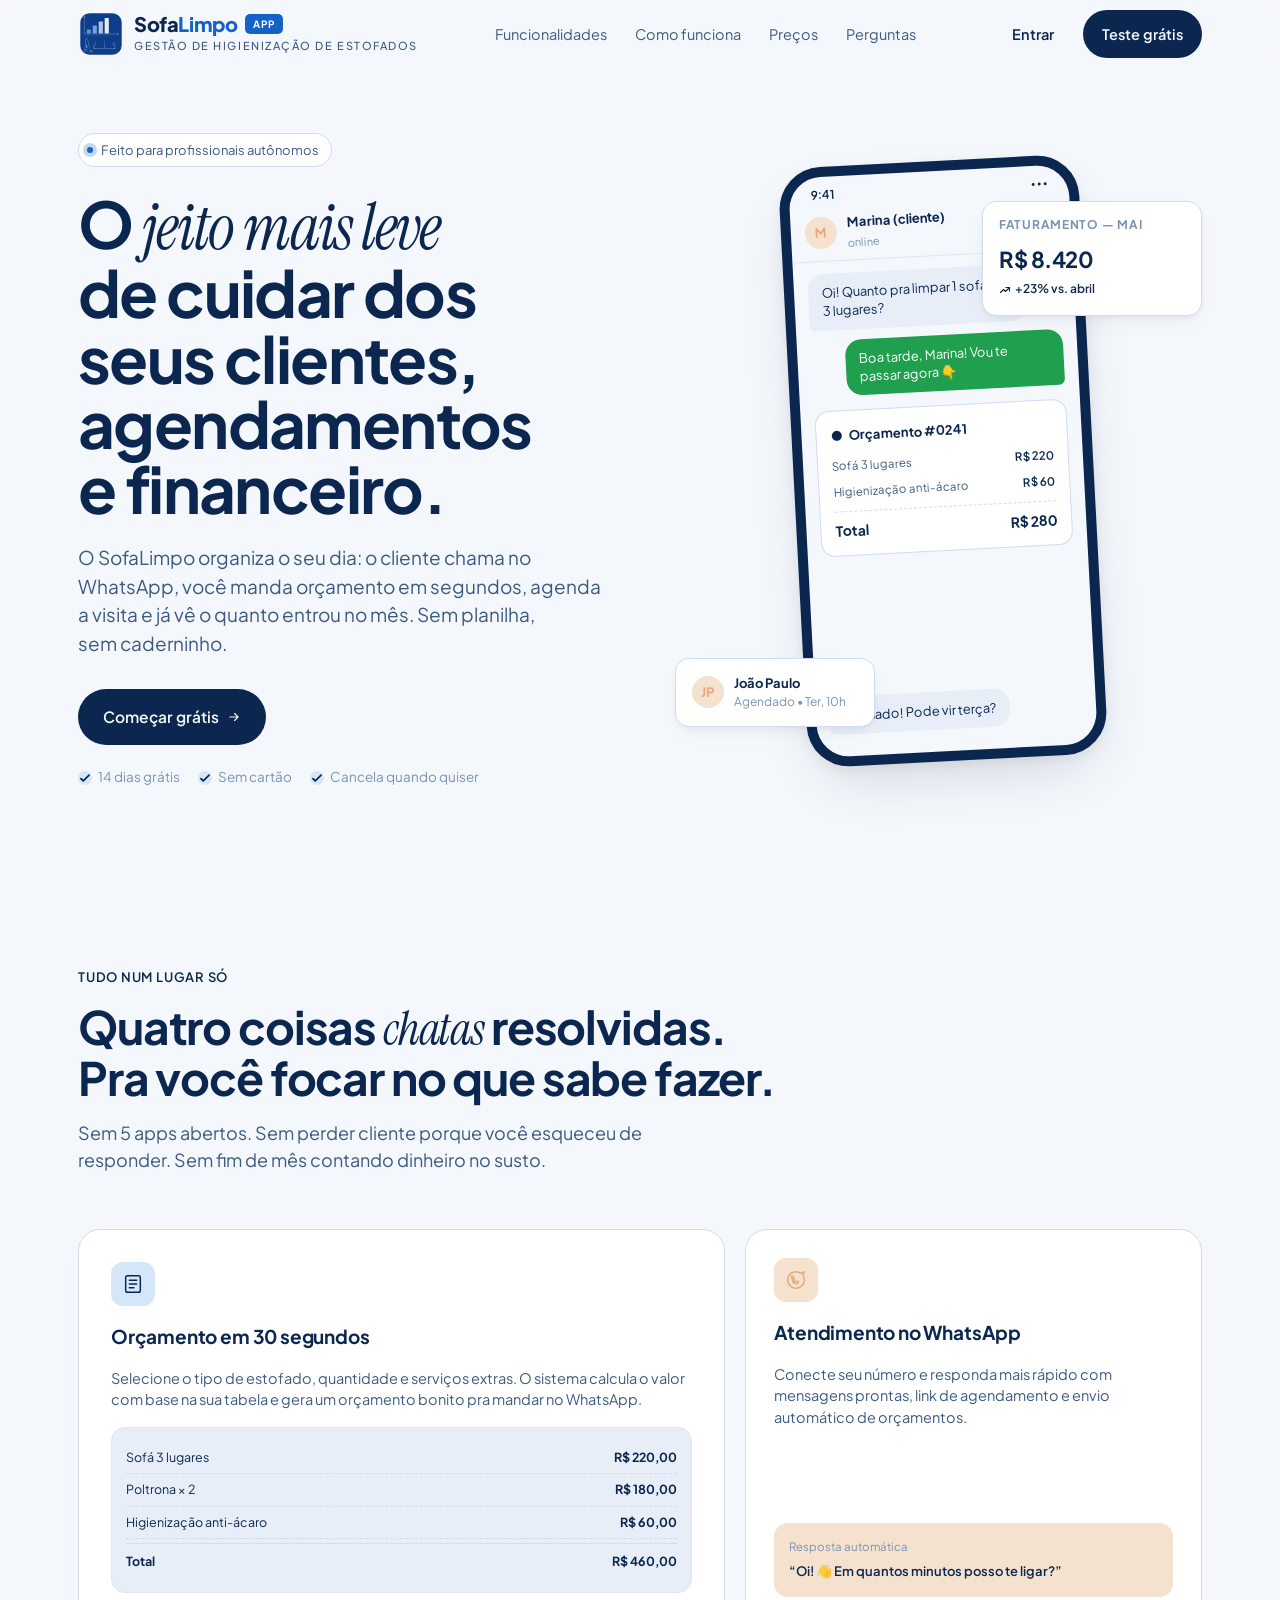
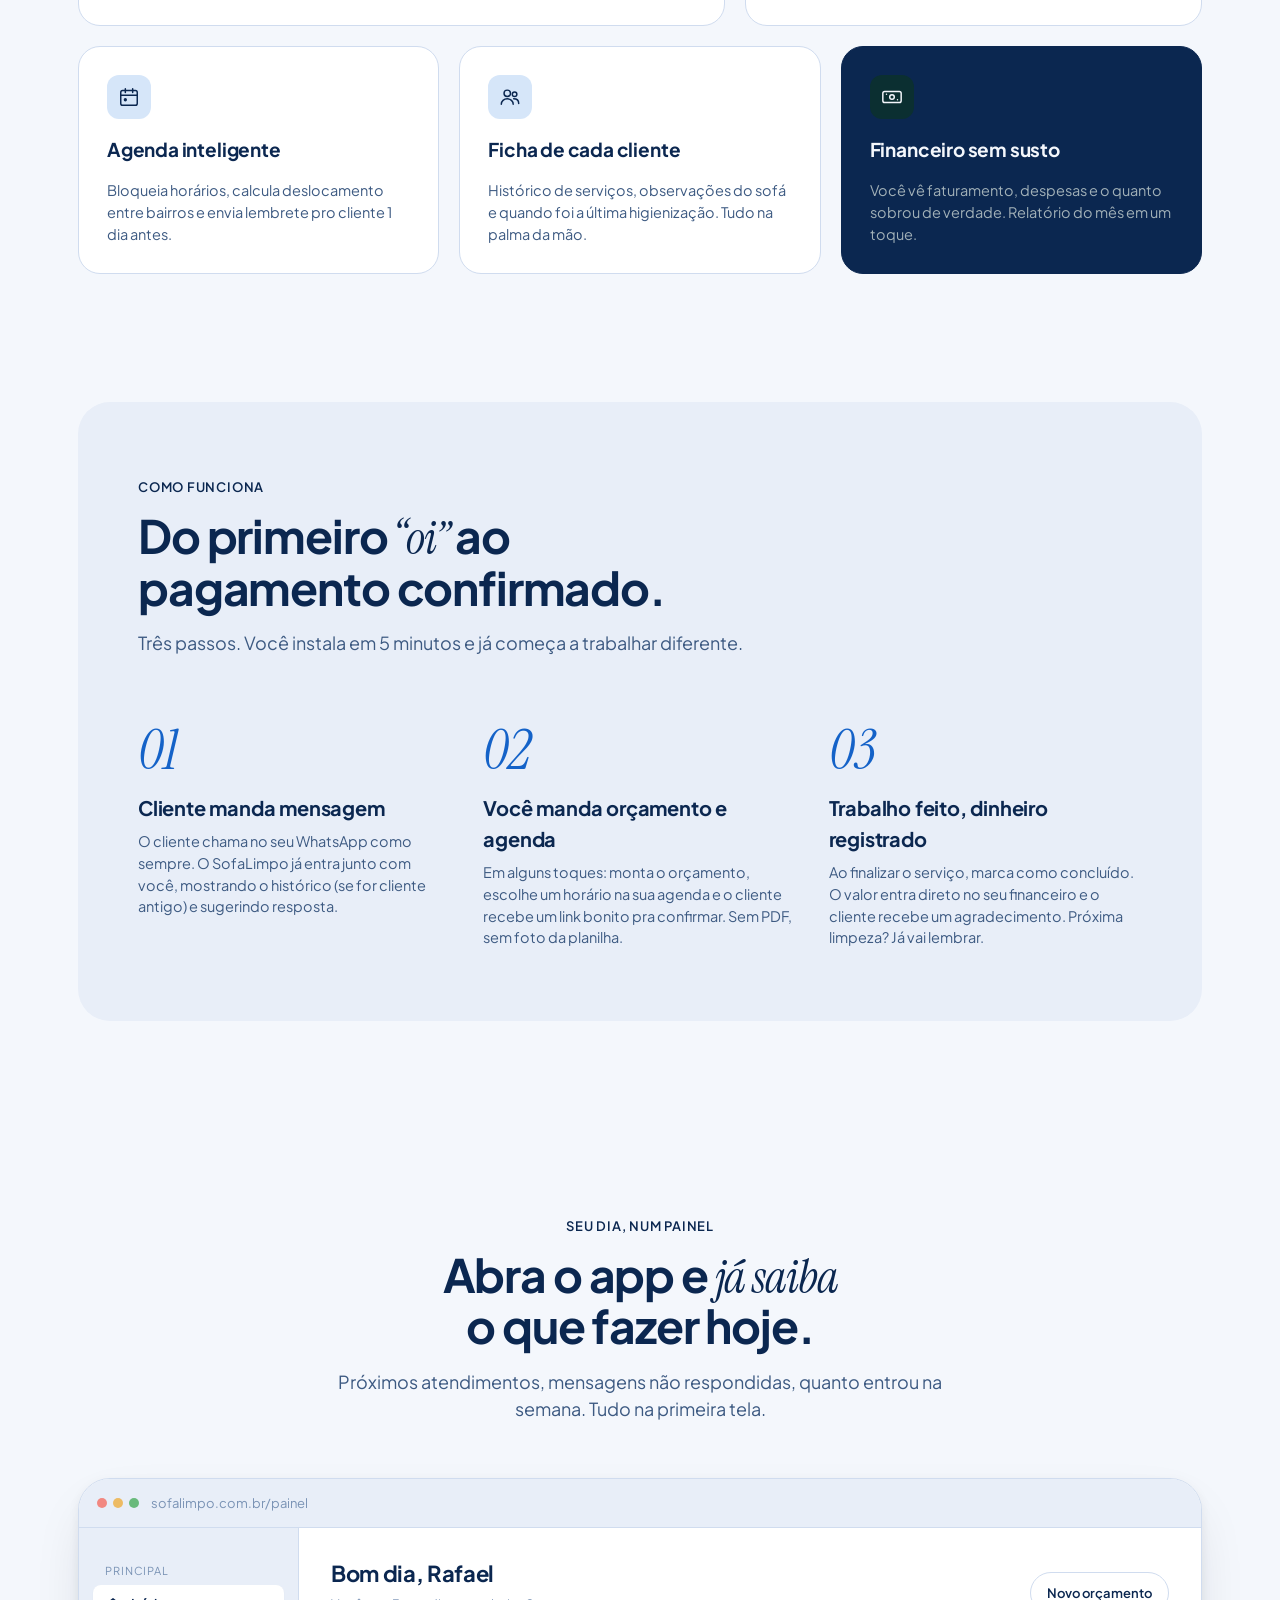
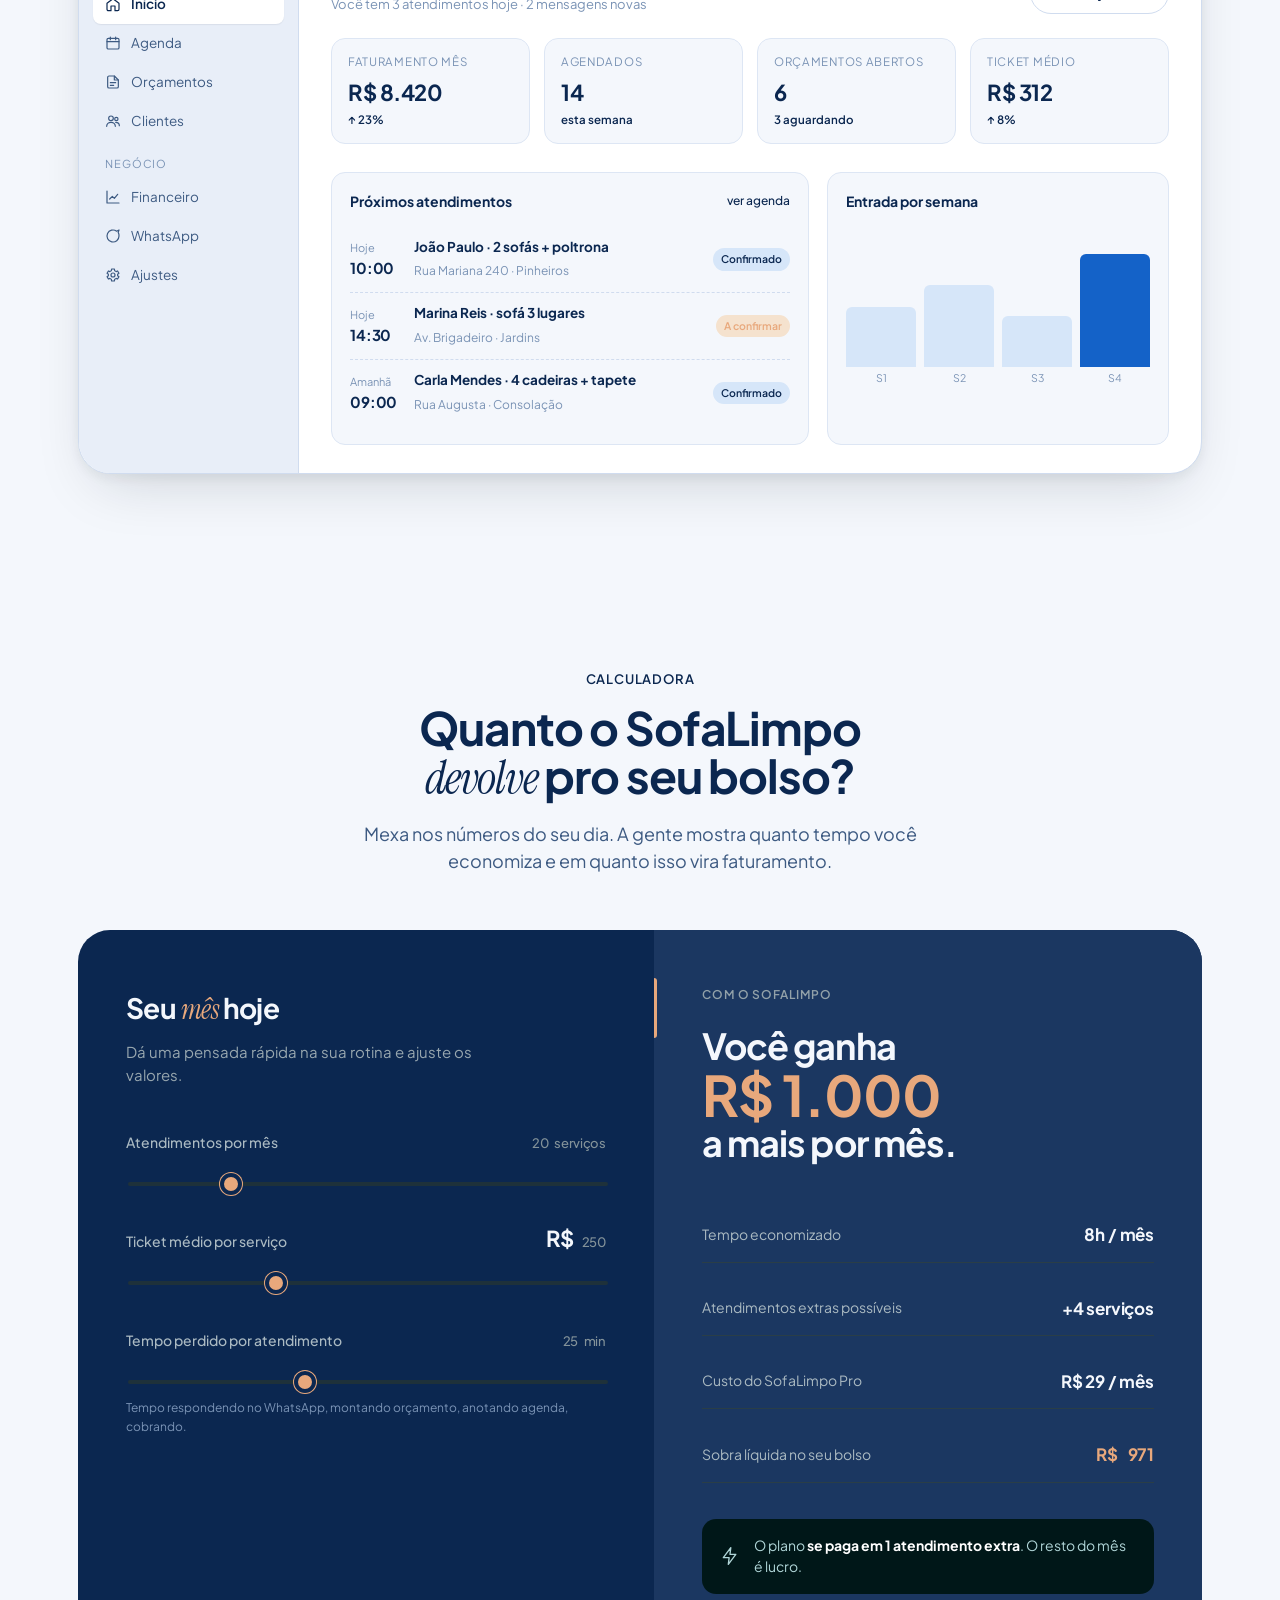
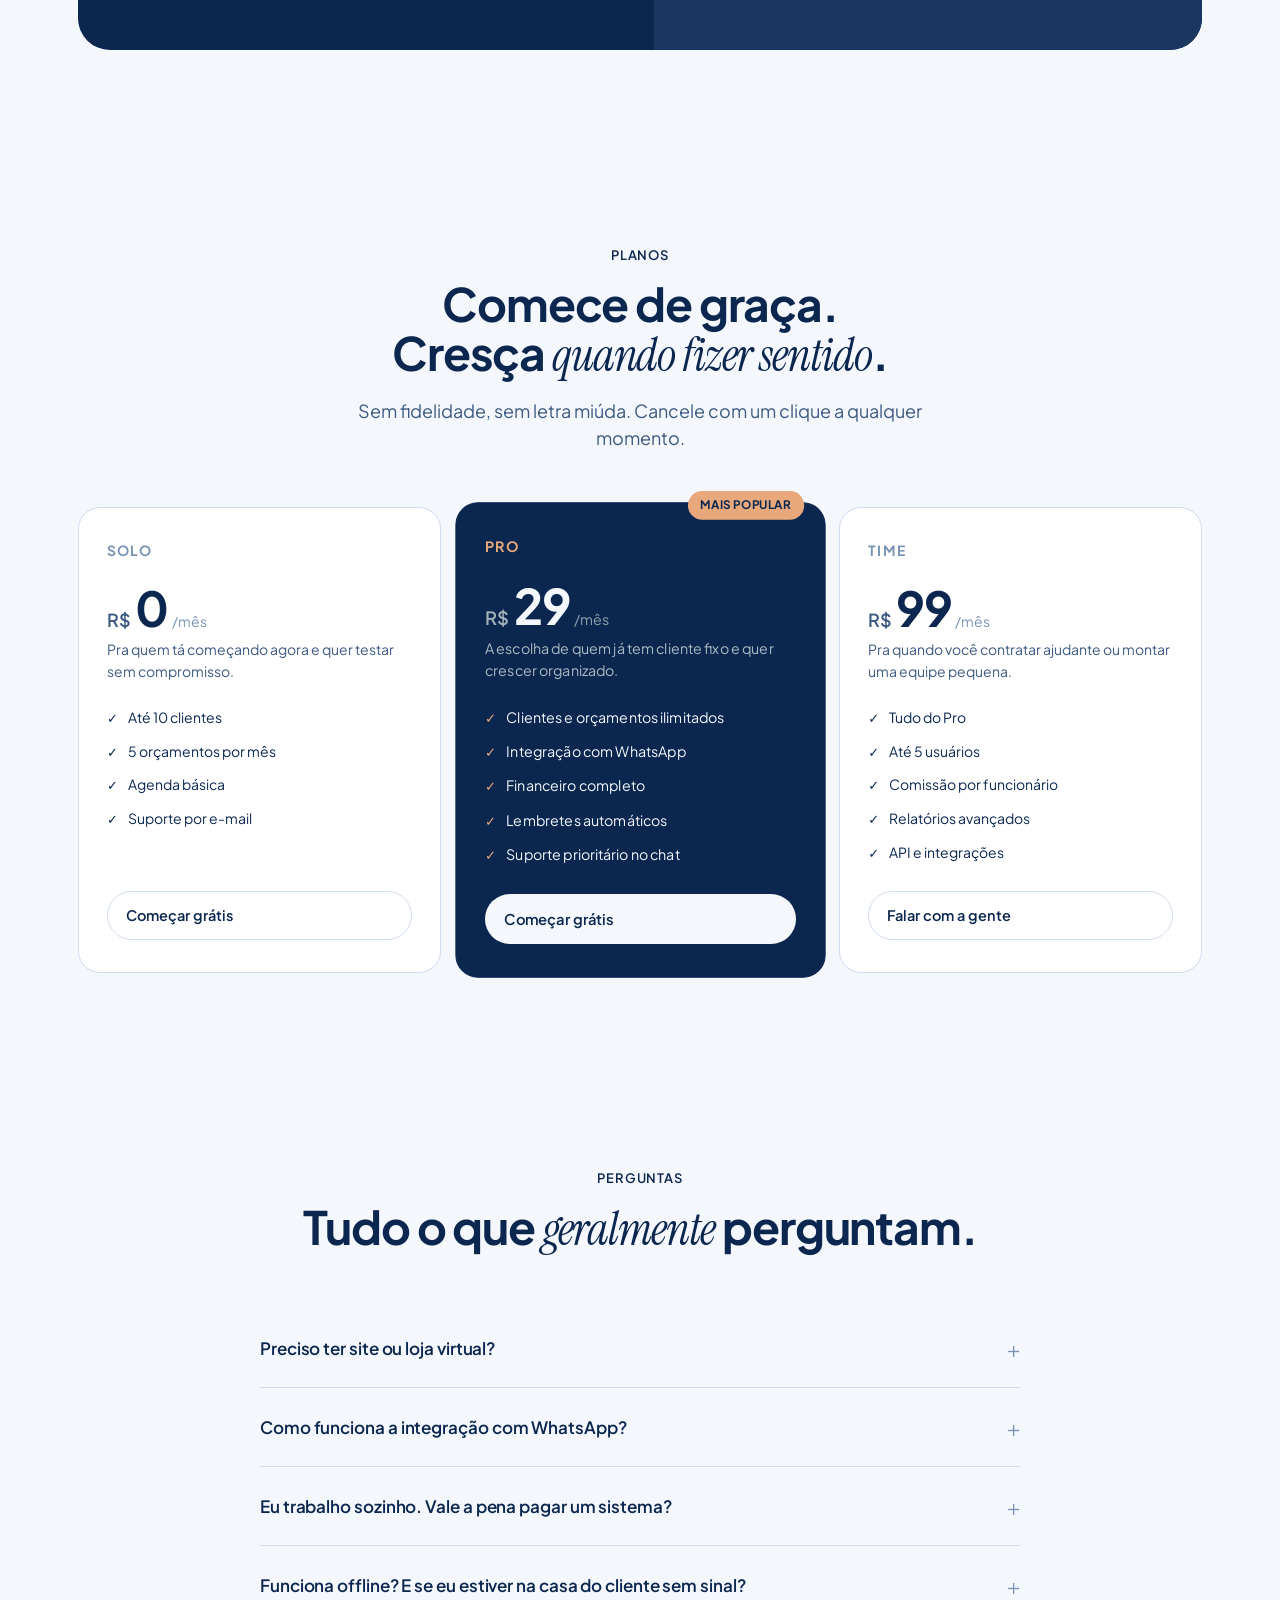
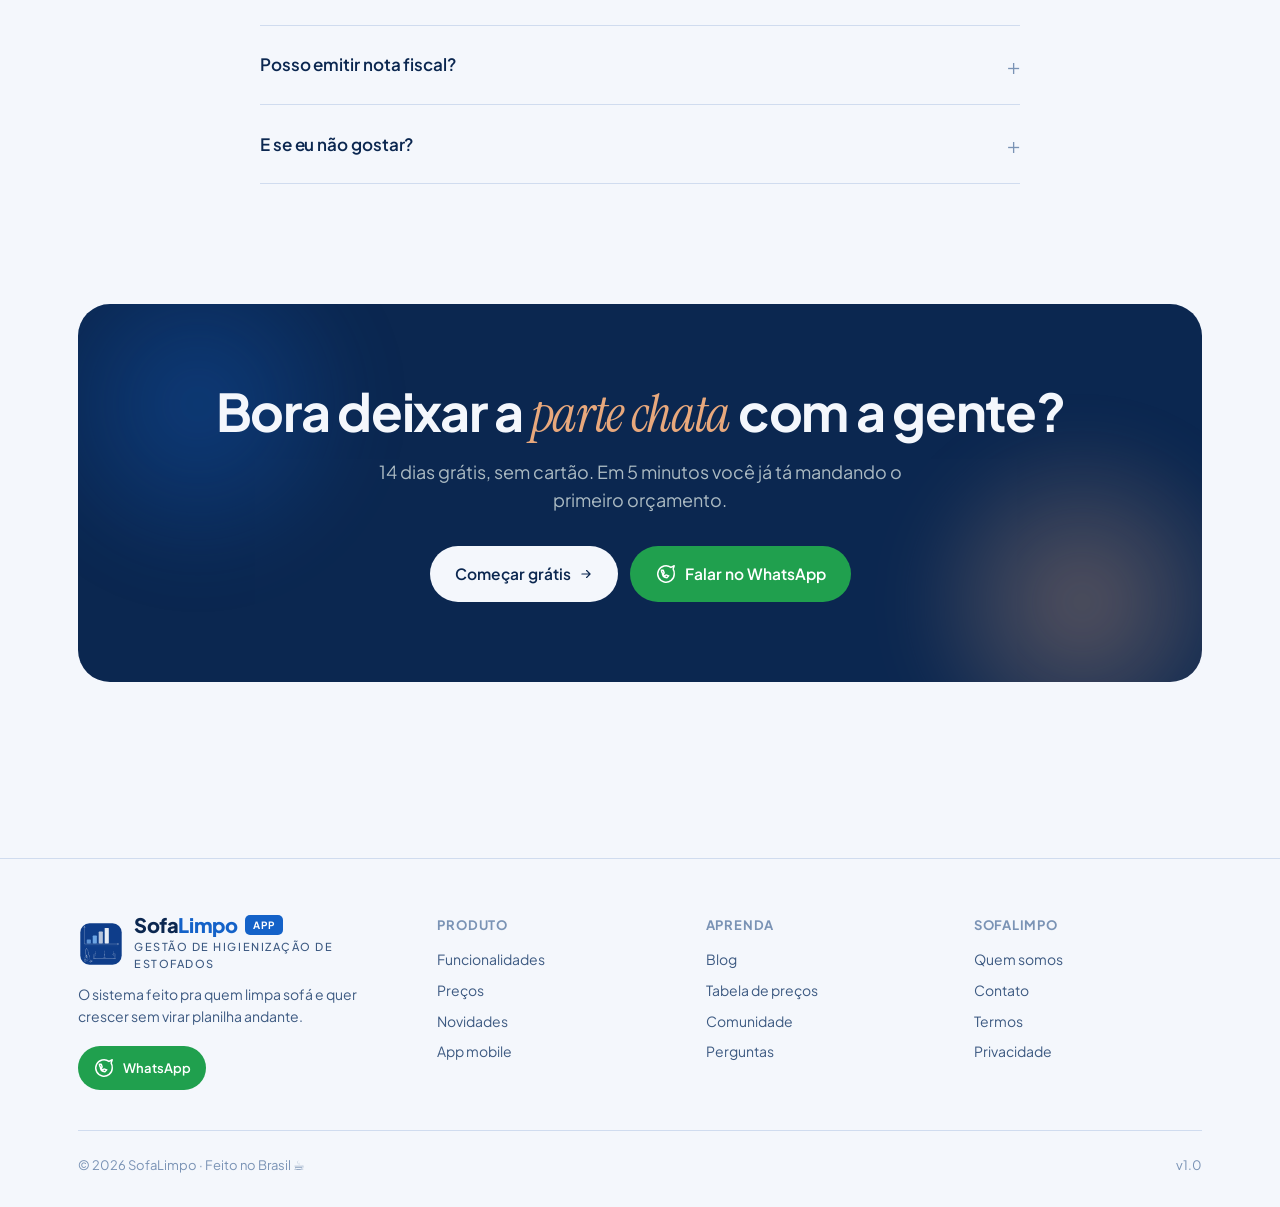
==== commit ca05a0df: "fix: link buttons to sofalimpo-web.vercel.app" ====
--- a/site/index.html
+++ b/site/index.html
@@ -122,8 +122,8 @@
       <a href="#faq">Perguntas</a>
     </div>
     <div class="nav-cta">
-      <a href="#" class="btn btn-ghost">Entrar</a>
-      <a href="#precos" class="btn btn-primary">Teste grátis</a>
+      <a href="https://sofalimpo-web.vercel.app/" class="btn btn-ghost">Entrar</a>
+      <a href="https://sofalimpo-web.vercel.app/" class="btn btn-primary">Teste grátis</a>
     </div>
   </div>
 </nav>
@@ -139,8 +139,7 @@
       <h1>O <em>jeito mais leve</em> de cuidar dos seus clientes, agendamentos e financeiro.</h1>
       <p class="hero-lede">O SofaLimpo organiza o seu dia: o cliente chama no WhatsApp, você manda orçamento em segundos, agenda a visita e já vê o quanto entrou no mês. Sem planilha, sem caderninho.</p>
       <div class="hero-cta">
-        <a href="#precos" class="btn btn-primary btn-lg">Começar grátis <svg width="14" height="14" viewBox="0 0 24 24" fill="none" stroke="currentColor" stroke-width="2" stroke-linecap="round" stroke-linejoin="round"><path d="M5 12h14M13 6l6 6-6 6"/></svg></a>
-        <a href="#" class="btn btn-outline btn-lg">Ver demo de 2 min</a>
+        <a href="https://sofalimpo-web.vercel.app/" class="btn btn-primary btn-lg">Começar grátis <svg width="14" height="14" viewBox="0 0 24 24" fill="none" stroke="currentColor" stroke-width="2" stroke-linecap="round" stroke-linejoin="round"><path d="M5 12h14M13 6l6 6-6 6"/></svg></a>
       </div>
       <div class="hero-microcopy">
         <span><i class="check"><svg width="14" height="14" viewBox="0 0 24 24" fill="none" stroke="currentColor" stroke-width="3" stroke-linecap="round" stroke-linejoin="round"><path d="M5 13l4 4L19 7"/></svg></i> 14 dias grátis</span>
@@ -441,7 +440,7 @@
           <li>Agenda básica</li>
           <li>Suporte por e-mail</li>
         </ul>
-        <a href="#" class="btn btn-outline plan-cta">Começar grátis</a>
+        <a href="https://sofalimpo-web.vercel.app/" class="btn btn-outline plan-cta">Começar grátis</a>
       </div>
 
       <div class="plan featured">
@@ -456,7 +455,7 @@
           <li>Lembretes automáticos</li>
           <li>Suporte prioritário no chat</li>
         </ul>
-        <a href="#" class="btn btn-primary plan-cta" style="background: var(--bg); color: var(--ink);">Começar grátis</a>
+        <a href="https://sofalimpo-web.vercel.app/" class="btn btn-primary plan-cta" style="background: var(--bg); color: var(--ink);">Começar grátis</a>
       </div>
 
       <div class="plan">
@@ -503,7 +502,7 @@
       <h2 style="position: relative;">Bora deixar a <em>parte chata</em> com a gente?</h2>
       <p style="position: relative;">14 dias grátis, sem cartão. Em 5 minutos você já tá mandando o primeiro orçamento.</p>
       <div style="position: relative; display: flex; gap: 12px; justify-content: center; flex-wrap: wrap;">
-        <a href="#" class="btn btn-primary btn-lg">Começar grátis <svg width="14" height="14" viewBox="0 0 24 24" fill="none" stroke="currentColor" stroke-width="2" stroke-linecap="round" stroke-linejoin="round"><path d="M5 12h14M13 6l6 6-6 6"/></svg></a>
+        <a href="https://sofalimpo-web.vercel.app/" class="btn btn-primary btn-lg">Começar grátis <svg width="14" height="14" viewBox="0 0 24 24" fill="none" stroke="currentColor" stroke-width="2" stroke-linecap="round" stroke-linejoin="round"><path d="M5 12h14M13 6l6 6-6 6"/></svg></a>
         <a href="#" class="btn btn-whats btn-lg"><svg width="22" height="22" viewBox="0 0 24 24" fill="none" stroke="currentColor" stroke-width="1.6" stroke-linecap="round" stroke-linejoin="round"><path d="M21 12a9 9 0 1 1-3.6-7.2L21 3l-1.2 3.6A9 9 0 0 1 21 12z"/><path d="M8 11c0 3 2 5 5 5l2-2-3-1-1 1c-1 0-2-1-2-2l1-1-1-3-2 0c0 1 0 2 1 3z"/></svg> Falar no WhatsApp</a>
       </div>
     </div>
